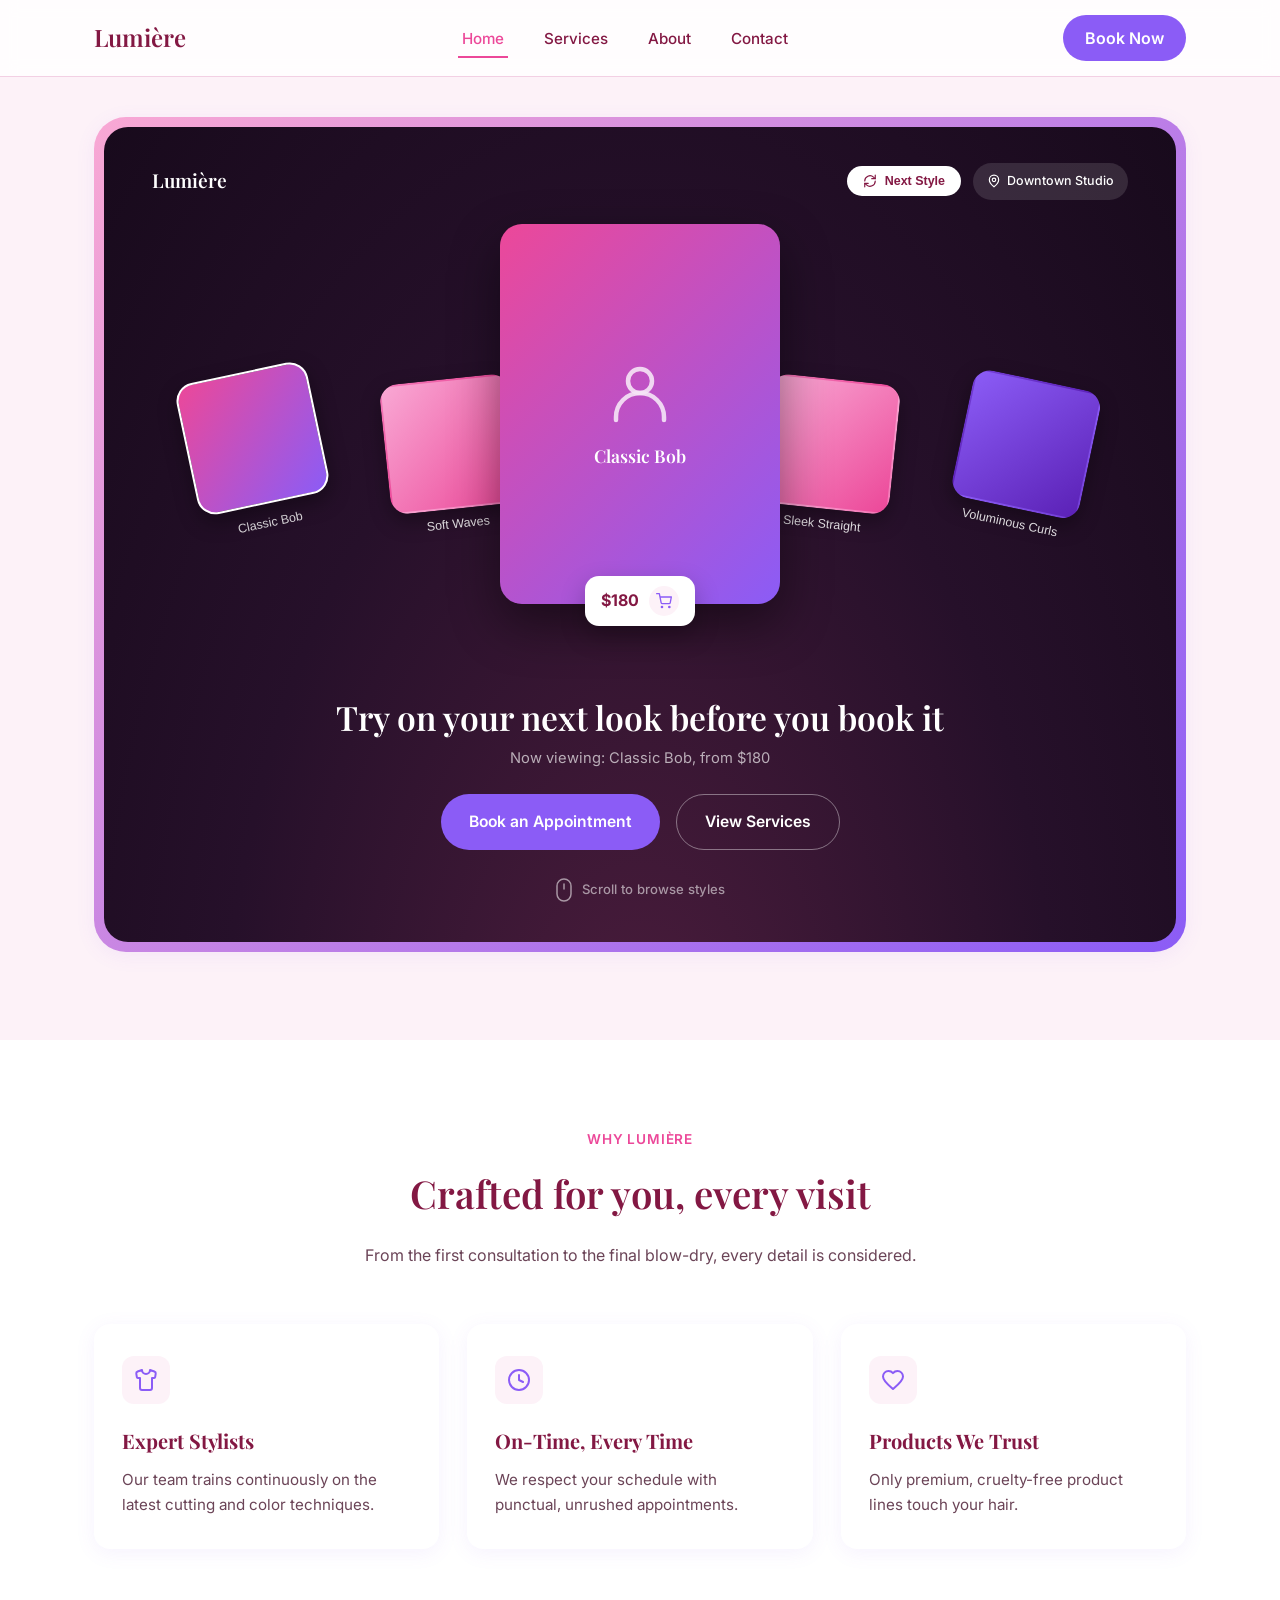
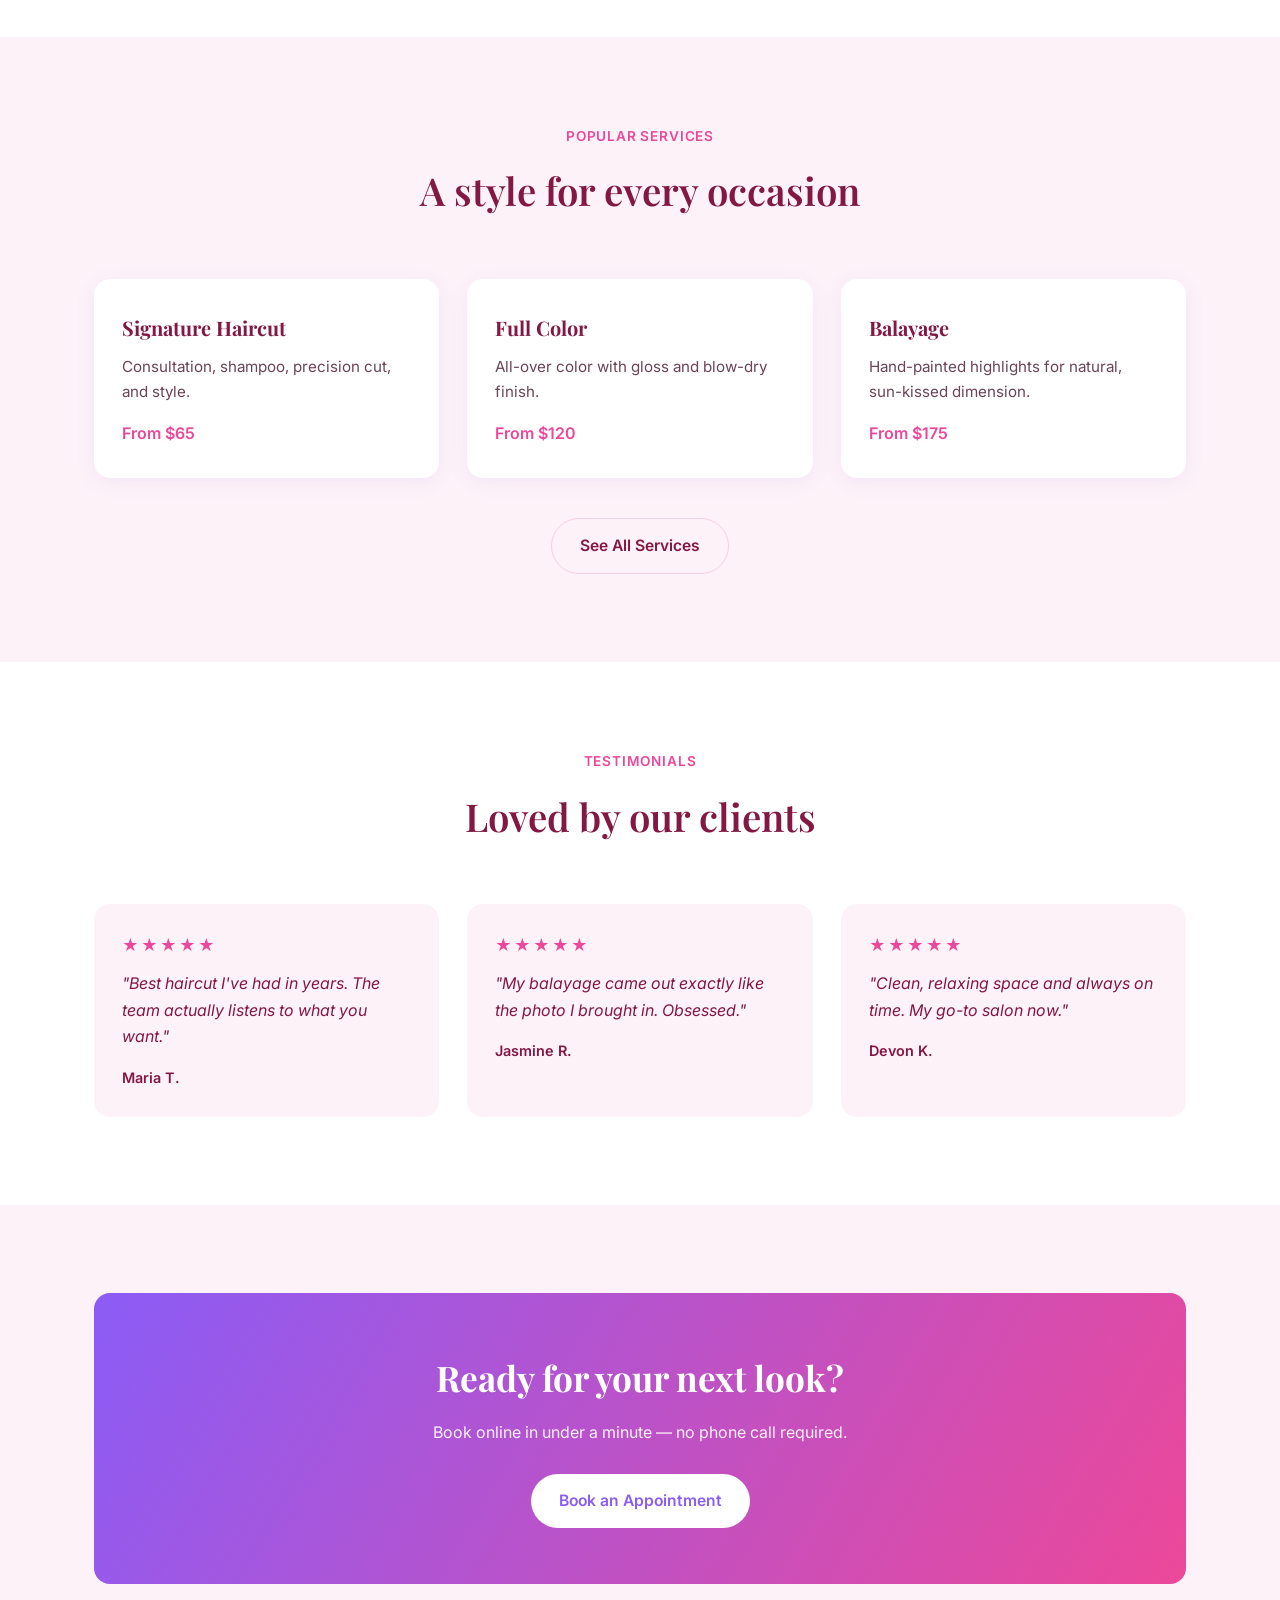
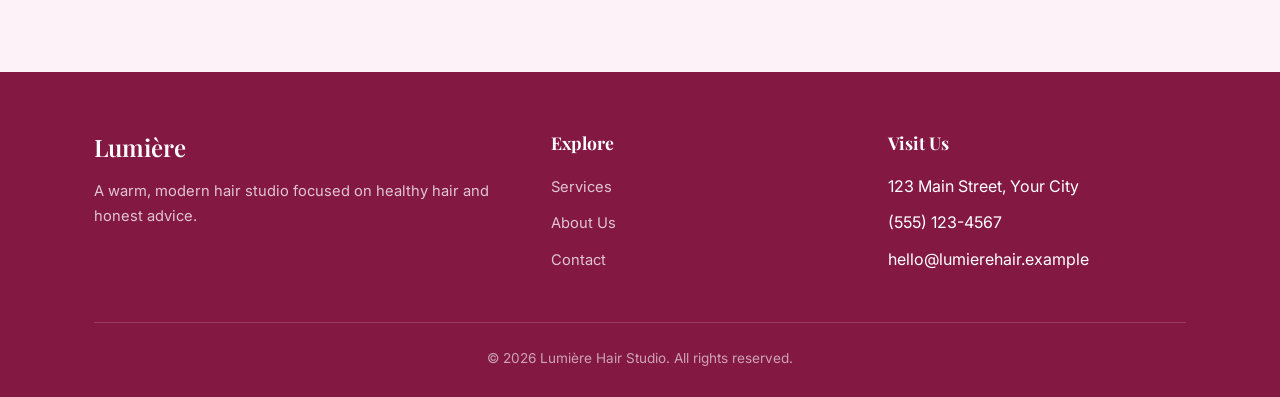
==== index.html @ 4f5bda90 "Align wig thumbnails on one line, add Next Style button Thumbnails now sit on a single horizontal li" ====
<!DOCTYPE html>
<html lang="en">
<head>
  <meta charset="UTF-8">
  <meta name="viewport" content="width=device-width, initial-scale=1.0">
  <title>Lumière Hair Studio | Salon & Styling</title>
  <meta name="description" content="Lumière Hair Studio — cut, color, and styling in a warm, welcoming space. Book your appointment today.">
  <link rel="stylesheet" href="css/style.css">
</head>
<body>

  <header class="navbar">
    <div class="container">
      <a href="index.html" class="logo">Lumière</a>
      <ul class="nav-links">
        <li><a href="index.html">Home</a></li>
        <li><a href="services.html">Services</a></li>
        <li><a href="about.html">About</a></li>
        <li><a href="contact.html">Contact</a></li>
      </ul>
      <a href="contact.html" class="nav-cta">Book Now</a>
      <button class="nav-toggle" aria-label="Toggle menu" aria-expanded="false">
        <span></span><span></span><span></span>
      </button>
    </div>
  </header>

  <main>
    <section class="wig-hero">
      <div class="container">
        <div class="wig-frame">
          <div class="wig-card-bg">

            <div class="wig-topbar">
              <span class="wig-logo">Lumière</span>
              <div class="wig-topbar-right">
                <button class="wig-next-btn" id="wig-next-btn" aria-label="Show next style">
                  <svg width="14" height="14" viewBox="0 0 24 24" fill="none" stroke="currentColor" stroke-width="2" stroke-linecap="round" stroke-linejoin="round"><path d="M21 2v6h-6"/><path d="M3 12a9 9 0 0 1 15-6.7L21 8"/><path d="M3 22v-6h6"/><path d="M21 12a9 9 0 0 1-15 6.7L3 16"/></svg>
                  Next Style
                </button>
                <span class="wig-pin">
                  <svg width="14" height="14" viewBox="0 0 24 24" fill="none" stroke="currentColor" stroke-width="2" stroke-linecap="round" stroke-linejoin="round"><path d="M20 10c0 6-8 12-8 12s-8-6-8-12a8 8 0 0 1 16 0Z"/><circle cx="12" cy="10" r="3"/></svg>
                  Downtown Studio
                </span>
              </div>
            </div>

            <div class="wig-stage" id="wig-stage" tabindex="0" role="group" aria-label="Style preview. Scroll or use arrow keys to browse styles.">
              <div class="wig-thumbs" id="wig-thumbs">
                <button class="wig-thumb" data-index="0" aria-pressed="true" aria-label="Classic Bob, from $180">
                  <span class="wig-thumb-swatch"></span>
                  <span class="wig-thumb-label">Classic Bob</span>
                </button>
                <button class="wig-thumb" data-index="1" aria-pressed="false" aria-label="Soft Waves, from $220">
                  <span class="wig-thumb-swatch"></span>
                  <span class="wig-thumb-label">Soft Waves</span>
                </button>
                <button class="wig-thumb" data-index="2" aria-pressed="false" aria-label="Sleek Straight, from $160">
                  <span class="wig-thumb-swatch"></span>
                  <span class="wig-thumb-label">Sleek Straight</span>
                </button>
                <button class="wig-thumb" data-index="3" aria-pressed="false" aria-label="Voluminous Curls, from $240">
                  <span class="wig-thumb-swatch"></span>
                  <span class="wig-thumb-label">Voluminous Curls</span>
                </button>
              </div>

              <div class="wig-center">
                <div class="wig-center-media" id="wig-center-media">
                  <svg class="wig-center-icon" width="72" height="72" viewBox="0 0 24 24" fill="none" stroke="currentColor" stroke-width="1.5" stroke-linecap="round" stroke-linejoin="round"><circle cx="12" cy="8" r="4"/><path d="M4 21v-1a8 8 0 0 1 16 0v1"/></svg>
                  <span class="wig-center-label" id="wig-center-label">Classic Bob</span>
                </div>
                <div class="wig-price-tag">
                  <span id="wig-price">$180</span>
                  <button class="wig-cart-btn" aria-label="Book this style">
                    <svg width="16" height="16" viewBox="0 0 24 24" fill="none" stroke="currentColor" stroke-width="2" stroke-linecap="round" stroke-linejoin="round"><circle cx="9" cy="21" r="1"/><circle cx="20" cy="21" r="1"/><path d="M1 1h4l2.68 13.39a2 2 0 0 0 2 1.61h9.72a2 2 0 0 0 2-1.61L23 6H6"/></svg>
                  </button>
                </div>
              </div>
            </div>

            <h1 class="wig-title">Try on your next look before you book it</h1>
            <p class="wig-subtitle" aria-live="polite" id="wig-announce">Now viewing: Classic Bob, from $180</p>

            <div class="wig-actions">
              <a href="contact.html" class="btn btn-primary">Book an Appointment</a>
              <a href="services.html" class="btn btn-outline-light">View Services</a>
            </div>

            <p class="wig-scroll-hint">
              <svg width="16" height="24" viewBox="0 0 16 24" fill="none" stroke="currentColor" stroke-width="1.5"><rect x="1" y="1" width="14" height="22" rx="7"/><path class="wig-scroll-dot" d="M8 6v5" stroke-linecap="round"/></svg>
              Scroll to browse styles
            </p>

          </div>
        </div>
      </div>
    </section>

    <section class="section section-alt">
      <div class="container">
        <div class="section-header">
          <span class="section-eyebrow">Why Lumière</span>
          <h2>Crafted for you, every visit</h2>
          <p>From the first consultation to the final blow-dry, every detail is considered.</p>
        </div>
        <div class="grid-3">
          <div class="card">
            <div class="card-icon">
              <svg width="24" height="24" viewBox="0 0 24 24" fill="none" stroke="currentColor" stroke-width="2" stroke-linecap="round" stroke-linejoin="round"><path d="M20.38 3.46 16 2a4 4 0 0 1-8 0L3.62 3.46a2 2 0 0 0-1.34 2.23l.58 3.47a1 1 0 0 0 .99.84H6v10c0 1.1.9 2 2 2h8a2 2 0 0 0 2-2V10h2.15a1 1 0 0 0 .99-.84l.58-3.47a2 2 0 0 0-1.34-2.23Z"/></svg>
            </div>
            <h3>Expert Stylists</h3>
            <p>Our team trains continuously on the latest cutting and color techniques.</p>
          </div>
          <div class="card">
            <div class="card-icon">
              <svg width="24" height="24" viewBox="0 0 24 24" fill="none" stroke="currentColor" stroke-width="2" stroke-linecap="round" stroke-linejoin="round"><path d="M12 2a10 10 0 1 0 10 10A10 10 0 0 0 12 2Zm0 5v5l4 2"/></svg>
            </div>
            <h3>On-Time, Every Time</h3>
            <p>We respect your schedule with punctual, unrushed appointments.</p>
          </div>
          <div class="card">
            <div class="card-icon">
              <svg width="24" height="24" viewBox="0 0 24 24" fill="none" stroke="currentColor" stroke-width="2" stroke-linecap="round" stroke-linejoin="round"><path d="m12 21-1.45-1.32C5.4 15.36 2 12.28 2 8.5 2 5.42 4.42 3 7.5 3c1.74 0 3.41.81 4.5 2.09A6.03 6.03 0 0 1 16.5 3C19.58 3 22 5.42 22 8.5c0 3.78-3.4 6.86-8.55 11.18Z"/></svg>
            </div>
            <h3>Products We Trust</h3>
            <p>Only premium, cruelty-free product lines touch your hair.</p>
          </div>
        </div>
      </div>
    </section>

    <section class="section">
      <div class="container">
        <div class="section-header">
          <span class="section-eyebrow">Popular Services</span>
          <h2>A style for every occasion</h2>
        </div>
        <div class="grid-3">
          <div class="card">
            <h3>Signature Haircut</h3>
            <p>Consultation, shampoo, precision cut, and style.</p>
            <div class="price">From $65</div>
          </div>
          <div class="card">
            <h3>Full Color</h3>
            <p>All-over color with gloss and blow-dry finish.</p>
            <div class="price">From $120</div>
          </div>
          <div class="card">
            <h3>Balayage</h3>
            <p>Hand-painted highlights for natural, sun-kissed dimension.</p>
            <div class="price">From $175</div>
          </div>
        </div>
        <div style="text-align:center; margin-top:40px;">
          <a href="services.html" class="btn btn-outline">See All Services</a>
        </div>
      </div>
    </section>

    <section class="section section-alt">
      <div class="container">
        <div class="section-header">
          <span class="section-eyebrow">Testimonials</span>
          <h2>Loved by our clients</h2>
        </div>
        <div class="grid-3">
          <div class="testimonial">
            <div class="stars" aria-label="5 out of 5 stars">★★★★★</div>
            <p>"Best haircut I've had in years. The team actually listens to what you want."</p>
            <div class="testimonial-author">Maria T.</div>
          </div>
          <div class="testimonial">
            <div class="stars" aria-label="5 out of 5 stars">★★★★★</div>
            <p>"My balayage came out exactly like the photo I brought in. Obsessed."</p>
            <div class="testimonial-author">Jasmine R.</div>
          </div>
          <div class="testimonial">
            <div class="stars" aria-label="5 out of 5 stars">★★★★★</div>
            <p>"Clean, relaxing space and always on time. My go-to salon now."</p>
            <div class="testimonial-author">Devon K.</div>
          </div>
        </div>
      </div>
    </section>

    <section class="section">
      <div class="container">
        <div class="cta-band">
          <h2>Ready for your next look?</h2>
          <p>Book online in under a minute — no phone call required.</p>
          <a href="contact.html" class="btn btn-primary">Book an Appointment</a>
        </div>
      </div>
    </section>
  </main>

  <footer>
    <div class="container">
      <div class="footer-grid">
        <div>
          <div class="logo">Lumière</div>
          <p>A warm, modern hair studio focused on healthy hair and honest advice.</p>
        </div>
        <div>
          <h4>Explore</h4>
          <ul>
            <li><a href="services.html">Services</a></li>
            <li><a href="about.html">About Us</a></li>
            <li><a href="contact.html">Contact</a></li>
          </ul>
        </div>
        <div>
          <h4>Visit Us</h4>
          <ul>
            <li>123 Main Street, Your City</li>
            <li>(555) 123-4567</li>
            <li>hello@lumierehair.example</li>
          </ul>
        </div>
      </div>
      <div class="footer-bottom">&copy; 2026 Lumière Hair Studio. All rights reserved.</div>
    </div>
  </footer>

  <script src="js/script.js"></script>
</body>
</html>
---- css/style.css ----
@import url('https://fonts.googleapis.com/css2?family=Inter:wght@300;400;500;600;700&family=Playfair+Display:wght@400;500;600;700&display=swap');

:root {
  --color-primary: #EC4899;
  --color-secondary: #F9A8D4;
  --color-cta: #8B5CF6;
  --color-bg: #FDF2F8;
  --color-bg-alt: #FFFFFF;
  --color-text: #831843;
  --color-text-muted: #6B4457;
  --color-border: #F3D0E4;

  --font-heading: 'Playfair Display', Georgia, serif;
  --font-body: 'Inter', -apple-system, sans-serif;

  --shadow-soft: 0 4px 20px rgba(139, 92, 246, 0.08);
  --shadow-soft-hover: 0 8px 30px rgba(139, 92, 246, 0.14);
  --radius: 16px;
  --transition: 220ms ease;
}

* { box-sizing: border-box; margin: 0; padding: 0; }

html { scroll-behavior: smooth; }

body {
  font-family: var(--font-body);
  color: var(--color-text);
  background: var(--color-bg);
  line-height: 1.65;
  font-size: 16px;
}

img { max-width: 100%; display: block; }

a { color: inherit; text-decoration: none; }

.container {
  max-width: 1140px;
  margin: 0 auto;
  padding: 0 24px;
}

/* Navbar */
.navbar {
  position: sticky;
  top: 0;
  z-index: 50;
  background: rgba(255, 255, 255, 0.85);
  backdrop-filter: blur(8px);
  border-bottom: 1px solid var(--color-border);
}

.navbar .container {
  display: flex;
  align-items: center;
  justify-content: space-between;
  height: 76px;
}

.logo {
  font-family: var(--font-heading);
  font-size: 1.5rem;
  font-weight: 600;
  color: var(--color-text);
}

.nav-links {
  display: flex;
  gap: 32px;
  list-style: none;
}

.nav-links a {
  font-weight: 500;
  font-size: 0.95rem;
  padding: 8px 4px;
  border-bottom: 2px solid transparent;
  transition: border-color var(--transition), color var(--transition);
  cursor: pointer;
}

.nav-links a:hover,
.nav-links a:focus-visible,
.nav-links a.active {
  color: var(--color-primary);
  border-color: var(--color-primary);
}

.nav-cta {
  background: var(--color-cta);
  color: #fff !important;
  padding: 10px 22px;
  border-radius: 999px;
  font-weight: 600;
  border-bottom: none !important;
  transition: transform var(--transition), box-shadow var(--transition);
  cursor: pointer;
}

.nav-cta:hover {
  box-shadow: var(--shadow-soft-hover);
  transform: translateY(-1px);
}

.nav-toggle {
  display: none;
  background: none;
  border: none;
  cursor: pointer;
  padding: 8px;
  min-width: 44px;
  min-height: 44px;
}

.nav-toggle span {
  display: block;
  width: 24px;
  height: 2px;
  background: var(--color-text);
  margin: 5px auto;
  transition: transform var(--transition), opacity var(--transition);
}

/* Hero */
.hero {
  padding: 96px 0 80px;
}

.hero .container {
  display: grid;
  grid-template-columns: 1.1fr 0.9fr;
  gap: 56px;
  align-items: center;
}

.hero-eyebrow {
  display: inline-block;
  background: var(--color-secondary);
  color: var(--color-text);
  font-size: 0.8rem;
  font-weight: 600;
  letter-spacing: 0.04em;
  text-transform: uppercase;
  padding: 6px 14px;
  border-radius: 999px;
  margin-bottom: 20px;
}

.hero h1 {
  font-family: var(--font-heading);
  font-size: clamp(2.2rem, 4vw, 3.4rem);
  font-weight: 600;
  line-height: 1.15;
  margin-bottom: 20px;
}

.hero p {
  color: var(--color-text-muted);
  font-size: 1.1rem;
  margin-bottom: 32px;
  max-width: 46ch;
}

.hero-actions {
  display: flex;
  gap: 16px;
  flex-wrap: wrap;
}

.hero-image {
  border-radius: var(--radius);
  overflow: hidden;
  box-shadow: var(--shadow-soft);
  aspect-ratio: 4 / 5;
  background: linear-gradient(135deg, var(--color-secondary), var(--color-cta));
}

/* Buttons */
.btn {
  display: inline-flex;
  align-items: center;
  justify-content: center;
  gap: 8px;
  padding: 14px 28px;
  border-radius: 999px;
  font-weight: 600;
  font-size: 0.98rem;
  cursor: pointer;
  border: none;
  transition: transform var(--transition), box-shadow var(--transition), background var(--transition);
  min-height: 44px;
}

.btn-primary {
  background: var(--color-cta);
  color: #fff;
}

.btn-primary:hover,
.btn-primary:focus-visible {
  box-shadow: var(--shadow-soft-hover);
  transform: translateY(-1px);
}

.btn-outline {
  background: transparent;
  color: var(--color-text);
  border: 1.5px solid var(--color-border);
}

.btn-outline:hover,
.btn-outline:focus-visible {
  border-color: var(--color-primary);
  color: var(--color-primary);
}

/* Section headings */
.section {
  padding: 88px 0;
}

.section-alt {
  background: var(--color-bg-alt);
}

.section-header {
  text-align: center;
  max-width: 640px;
  margin: 0 auto 56px;
}

.section-eyebrow {
  color: var(--color-primary);
  font-weight: 600;
  font-size: 0.85rem;
  letter-spacing: 0.06em;
  text-transform: uppercase;
  margin-bottom: 12px;
  display: block;
}

.section-header h2 {
  font-family: var(--font-heading);
  font-size: clamp(1.8rem, 3vw, 2.5rem);
  font-weight: 600;
  margin-bottom: 16px;
}

.section-header p {
  color: var(--color-text-muted);
}

/* Feature / service cards */
.grid-3 {
  display: grid;
  grid-template-columns: repeat(3, 1fr);
  gap: 28px;
}

.card {
  background: #fff;
  border-radius: var(--radius);
  padding: 32px 28px;
  box-shadow: var(--shadow-soft);
  transition: transform var(--transition), box-shadow var(--transition);
}

.card:hover {
  transform: translateY(-4px);
  box-shadow: var(--shadow-soft-hover);
}

.card-icon {
  width: 48px;
  height: 48px;
  border-radius: 12px;
  background: var(--color-bg);
  display: flex;
  align-items: center;
  justify-content: center;
  margin-bottom: 20px;
  color: var(--color-cta);
}

.card h3 {
  font-family: var(--font-heading);
  font-size: 1.25rem;
  margin-bottom: 10px;
}

.card p {
  color: var(--color-text-muted);
  font-size: 0.95rem;
}

.card .price {
  margin-top: 16px;
  font-weight: 600;
  color: var(--color-primary);
}

/* Testimonials */
.testimonial {
  background: var(--color-bg);
  border-radius: var(--radius);
  padding: 28px;
}

.testimonial p {
  font-style: italic;
  color: var(--color-text);
  margin-bottom: 16px;
}

.testimonial-author {
  display: flex;
  align-items: center;
  gap: 12px;
  font-weight: 600;
  font-size: 0.9rem;
}

.stars {
  color: var(--color-primary);
  margin-bottom: 12px;
  letter-spacing: 2px;
}

/* CTA band */
.cta-band {
  background: linear-gradient(120deg, var(--color-cta), var(--color-primary));
  border-radius: var(--radius);
  padding: 56px 40px;
  text-align: center;
  color: #fff;
}

.cta-band h2 {
  font-family: var(--font-heading);
  font-size: clamp(1.6rem, 3vw, 2.2rem);
  margin-bottom: 12px;
}

.cta-band p {
  opacity: 0.92;
  margin-bottom: 28px;
}

.cta-band .btn-primary {
  background: #fff;
  color: var(--color-cta);
}

/* Forms */
.form-group {
  margin-bottom: 20px;
}

label {
  display: block;
  font-weight: 600;
  font-size: 0.9rem;
  margin-bottom: 8px;
}

input, select, textarea {
  width: 100%;
  padding: 12px 16px;
  border: 1.5px solid var(--color-border);
  border-radius: 10px;
  font-family: var(--font-body);
  font-size: 1rem;
  background: #fff;
  color: var(--color-text);
  transition: border-color var(--transition);
  min-height: 44px;
}

textarea { min-height: 120px; resize: vertical; }

input:focus, select:focus, textarea:focus {
  outline: none;
  border-color: var(--color-cta);
  box-shadow: 0 0 0 3px rgba(139, 92, 246, 0.15);
}

.form-note {
  font-size: 0.85rem;
  color: var(--color-text-muted);
  margin-top: 8px;
}

.form-success {
  display: none;
  background: #DCFCE7;
  color: #166534;
  padding: 14px 18px;
  border-radius: 10px;
  margin-bottom: 20px;
  font-weight: 500;
}

/* Footer */
footer {
  background: var(--color-text);
  color: #fff;
  padding: 56px 0 28px;
}

.footer-grid {
  display: grid;
  grid-template-columns: 1.4fr 1fr 1fr;
  gap: 40px;
  margin-bottom: 40px;
}

footer h4 {
  font-family: var(--font-heading);
  margin-bottom: 16px;
  font-size: 1.1rem;
}

footer .logo { color: #fff; margin-bottom: 12px; }

footer p, footer a {
  color: rgba(255, 255, 255, 0.75);
  font-size: 0.92rem;
}

footer ul { list-style: none; }

footer ul li { margin-bottom: 10px; }

footer a:hover { color: #fff; }

.footer-bottom {
  border-top: 1px solid rgba(255, 255, 255, 0.15);
  padding-top: 24px;
  text-align: center;
  font-size: 0.85rem;
  color: rgba(255, 255, 255, 0.6);
}

/* Page header (for interior pages) */
.page-header {
  padding: 64px 0 48px;
  text-align: center;
}

.page-header h1 {
  font-family: var(--font-heading);
  font-size: clamp(2rem, 4vw, 3rem);
  margin-bottom: 12px;
}

.page-header p { color: var(--color-text-muted); }

/* Map/contact split */
.contact-grid {
  display: grid;
  grid-template-columns: 1fr 1fr;
  gap: 48px;
  align-items: start;
}

.info-item {
  display: flex;
  gap: 16px;
  margin-bottom: 24px;
}

.info-item .card-icon { flex-shrink: 0; margin-bottom: 0; }

.info-item h4 { font-size: 1rem; margin-bottom: 4px; }
.info-item p { color: var(--color-text-muted); font-size: 0.92rem; }

/* Responsive */
@media (max-width: 1024px) {
  .grid-3 { grid-template-columns: repeat(2, 1fr); }
  .footer-grid { grid-template-columns: 1fr 1fr; }
}

@media (max-width: 768px) {
  .nav-links, .nav-cta { display: none; }
  .nav-toggle { display: block; }

  .navbar.open .nav-links {
    display: flex;
    flex-direction: column;
    position: absolute;
    top: 76px;
    left: 0;
    right: 0;
    background: #fff;
    padding: 24px;
    gap: 20px;
    border-bottom: 1px solid var(--color-border);
  }

  .navbar.open .nav-cta {
    display: inline-flex;
    margin: 0 24px 24px;
  }

  .hero .container { grid-template-columns: 1fr; }
  .hero-image { order: -1; aspect-ratio: 16/10; }
  .grid-3 { grid-template-columns: 1fr; }
  .footer-grid { grid-template-columns: 1fr; }
  .contact-grid { grid-template-columns: 1fr; }
  .section { padding: 64px 0; }
}

@media (prefers-reduced-motion: reduce) {
  * { transition-duration: 0.01ms !important; animation-duration: 0.01ms !important; scroll-behavior: auto !important; }
}

/* ==========================================================================
   Wig-preview hero (interactive style carousel)
   ========================================================================== */

.wig-hero {
  padding: 40px 0 88px;
}

.wig-frame {
  padding: 10px;
  background: linear-gradient(135deg, var(--color-secondary), var(--color-cta));
  border-radius: 32px;
  box-shadow: var(--shadow-soft);
}

.wig-card-bg {
  position: relative;
  background: radial-gradient(ellipse at 50% 120%, #4c1d3d 0%, #26102a 55%, #180a1c 100%);
  border-radius: 24px;
  padding: 28px 24px 32px;
  overflow: hidden;
  min-height: 640px;
  display: flex;
  flex-direction: column;
}

.wig-topbar {
  display: flex;
  align-items: center;
  justify-content: space-between;
  position: relative;
  z-index: 3;
}

.wig-logo {
  font-family: var(--font-heading);
  color: #fff;
  font-size: 1.2rem;
  font-weight: 600;
}

.wig-topbar-right {
  display: flex;
  align-items: center;
  gap: 12px;
}

.wig-pin {
  display: inline-flex;
  align-items: center;
  gap: 6px;
  background: rgba(255, 255, 255, 0.12);
  color: #fff;
  font-size: 0.78rem;
  font-weight: 500;
  padding: 8px 14px;
  border-radius: 999px;
}

.wig-next-btn {
  display: inline-flex;
  align-items: center;
  gap: 8px;
  background: #fff;
  color: var(--color-text);
  font-size: 0.78rem;
  font-weight: 600;
  padding: 8px 16px;
  border-radius: 999px;
  border: none;
  cursor: pointer;
  transition: transform var(--transition), box-shadow var(--transition);
}

.wig-next-btn:hover,
.wig-next-btn:focus-visible {
  transform: translateY(-1px);
  box-shadow: 0 8px 20px rgba(0, 0, 0, 0.3);
}

.wig-next-btn svg {
  transition: transform 300ms ease;
}

.wig-next-btn:active svg {
  transform: rotate(180deg);
}

.wig-stage {
  position: relative;
  flex: 1;
  display: flex;
  align-items: center;
  justify-content: center;
  min-height: 380px;
  margin: 24px 0;
}

.wig-thumbs {
  position: static;
  display: flex;
  gap: 14px;
  overflow-x: auto;
  padding: 8px 4px 16px;
  order: 2;
  width: 100%;
  scrollbar-width: thin;
}

.wig-thumb {
  flex: 0 0 auto;
  width: 96px;
  border: none;
  background: none;
  cursor: pointer;
  padding: 0;
  border-radius: 18px;
  transition: transform var(--transition);
}

.wig-thumb-swatch {
  display: block;
  width: 96px;
  height: 96px;
  border-radius: 18px;
  background: linear-gradient(135deg, var(--color-primary), var(--color-cta));
  box-shadow: 0 8px 20px rgba(0, 0, 0, 0.35);
  border: 2px solid transparent;
  transition: border-color var(--transition), transform var(--transition);
}

.wig-thumb[data-index="1"] .wig-thumb-swatch { background: linear-gradient(135deg, var(--color-secondary), var(--color-primary)); }
.wig-thumb[data-index="2"] .wig-thumb-swatch { background: linear-gradient(135deg, #F9A8D4, #EC4899); }
.wig-thumb[data-index="3"] .wig-thumb-swatch { background: linear-gradient(135deg, var(--color-cta), #5B21B6); }

.wig-thumb-label {
  display: block;
  color: rgba(255, 255, 255, 0.85);
  font-size: 0.78rem;
  font-weight: 500;
  text-align: center;
  margin-top: 8px;
}

.wig-thumb:hover .wig-thumb-swatch,
.wig-thumb:focus-visible .wig-thumb-swatch {
  transform: translateY(-3px);
}

.wig-thumb[aria-pressed="true"] .wig-thumb-swatch {
  border-color: #fff;
  transform: translateY(-3px);
}

.wig-center {
  position: relative;
  order: 1;
  margin-bottom: 8px;
}

.wig-center-media {
  width: 220px;
  aspect-ratio: 3 / 4;
  border-radius: 22px;
  background: linear-gradient(135deg, var(--color-primary), var(--color-cta));
  box-shadow: 0 20px 50px rgba(0, 0, 0, 0.45);
  display: flex;
  flex-direction: column;
  align-items: center;
  justify-content: center;
  gap: 12px;
  color: rgba(255, 255, 255, 0.9);
  transition: background 260ms ease;
}

.wig-center-icon { opacity: 0.85; }

.wig-center-label {
  font-family: var(--font-heading);
  font-size: 1.1rem;
  font-weight: 600;
  color: #fff;
}

.wig-price-tag {
  position: absolute;
  left: 50%;
  bottom: -22px;
  transform: translateX(-50%);
  background: #fff;
  border-radius: 14px;
  padding: 10px 16px;
  display: flex;
  align-items: center;
  gap: 10px;
  box-shadow: 0 10px 24px rgba(0, 0, 0, 0.25);
  font-weight: 700;
  color: var(--color-text);
  white-space: nowrap;
}

.wig-cart-btn {
  width: 30px;
  height: 30px;
  border-radius: 999px;
  border: none;
  background: var(--color-bg);
  color: var(--color-cta);
  display: flex;
  align-items: center;
  justify-content: center;
  cursor: pointer;
  transition: background var(--transition);
}

.wig-cart-btn:hover { background: var(--color-secondary); }

.wig-title {
  font-family: var(--font-heading);
  color: #fff;
  text-align: center;
  font-size: clamp(1.5rem, 3vw, 2.1rem);
  font-weight: 600;
  line-height: 1.25;
  max-width: 32ch;
  margin: 8px auto 8px;
  position: relative;
  z-index: 3;
}

.wig-subtitle {
  text-align: center;
  color: rgba(255, 255, 255, 0.65);
  font-size: 0.92rem;
  margin-bottom: 24px;
}

.wig-actions {
  display: flex;
  justify-content: center;
  gap: 16px;
  flex-wrap: wrap;
  margin-bottom: 28px;
}

.btn-outline-light {
  display: inline-flex;
  align-items: center;
  justify-content: center;
  padding: 14px 28px;
  border-radius: 999px;
  font-weight: 600;
  font-size: 0.98rem;
  cursor: pointer;
  border: 1.5px solid rgba(255, 255, 255, 0.4);
  color: #fff;
  background: transparent;
  transition: border-color var(--transition), background var(--transition);
  min-height: 44px;
}

.btn-outline-light:hover,
.btn-outline-light:focus-visible {
  border-color: #fff;
  background: rgba(255, 255, 255, 0.08);
}

.wig-scroll-hint {
  display: flex;
  align-items: center;
  justify-content: center;
  gap: 10px;
  margin-top: auto;
  color: rgba(255, 255, 255, 0.55);
  font-size: 0.82rem;
  font-weight: 500;
}

.wig-scroll-dot {
  animation: wig-scroll-bounce 1.8s ease-in-out infinite;
}

@keyframes wig-scroll-bounce {
  0%, 100% { transform: translateY(0); opacity: 1; }
  50% { transform: translateY(4px); opacity: 0.5; }
}

.wig-stage:focus-visible {
  outline: 2px solid #fff;
  outline-offset: 8px;
  border-radius: 16px;
}

@media (min-width: 768px) {
  .wig-card-bg { padding: 36px 48px 40px; }

  .wig-stage {
    display: block;
    min-height: 440px;
  }

  .wig-thumbs {
    position: absolute;
    inset: 0;
    display: block;
    overflow: visible;
    padding: 0;
    width: auto;
  }

  .wig-thumb {
    position: absolute;
    width: 130px;
  }

  .wig-thumb-swatch,
  .wig-thumb[data-index] .wig-thumb-swatch {
    width: 130px;
    height: 130px;
  }

  .wig-thumb[data-index="0"] { left: 0%; top: 50%; margin-top: -65px; transform: rotate(-12deg); }
  .wig-thumb[data-index="1"] { left: 24%; top: 50%; margin-top: -65px; transform: rotate(-6deg); }
  .wig-thumb[data-index="2"] { right: 24%; top: 50%; margin-top: -65px; transform: rotate(6deg); }
  .wig-thumb[data-index="3"] { right: 0%; top: 50%; margin-top: -65px; transform: rotate(12deg); }

  .wig-thumb:hover,
  .wig-thumb:focus-visible {
    z-index: 2;
  }

  .wig-thumb:hover .wig-thumb-swatch,
  .wig-thumb:focus-visible .wig-thumb-swatch,
  .wig-thumb[aria-pressed="true"] .wig-thumb-swatch {
    transform: translateY(-6px) scale(1.03);
  }

  .wig-center {
    position: absolute;
    left: 50%;
    top: 0;
    transform: translateX(-50%);
    margin-bottom: 0;
  }

  .wig-center-media {
    width: 280px;
    height: 380px;
  }
}

@media (min-width: 1024px) {
  .wig-thumb[data-index="0"] { left: 4%; }
  .wig-thumb[data-index="3"] { right: 4%; }
}
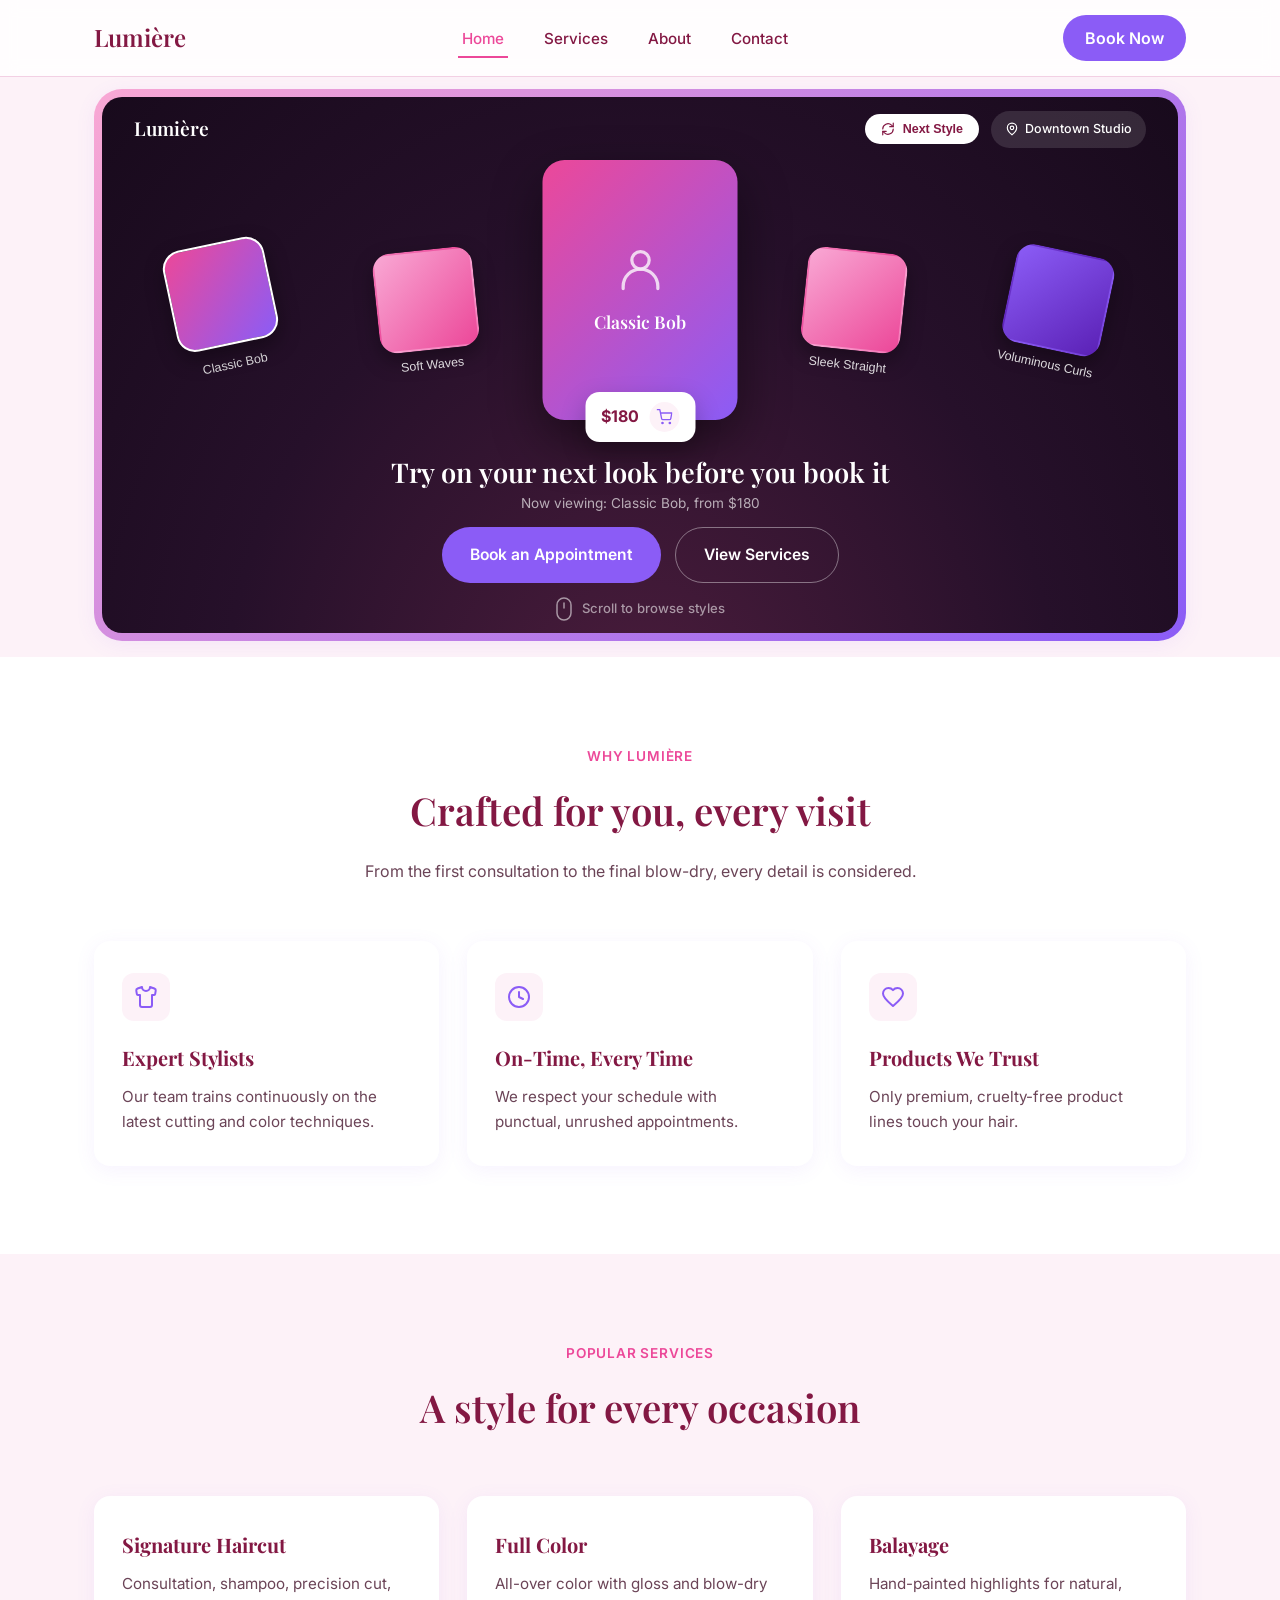
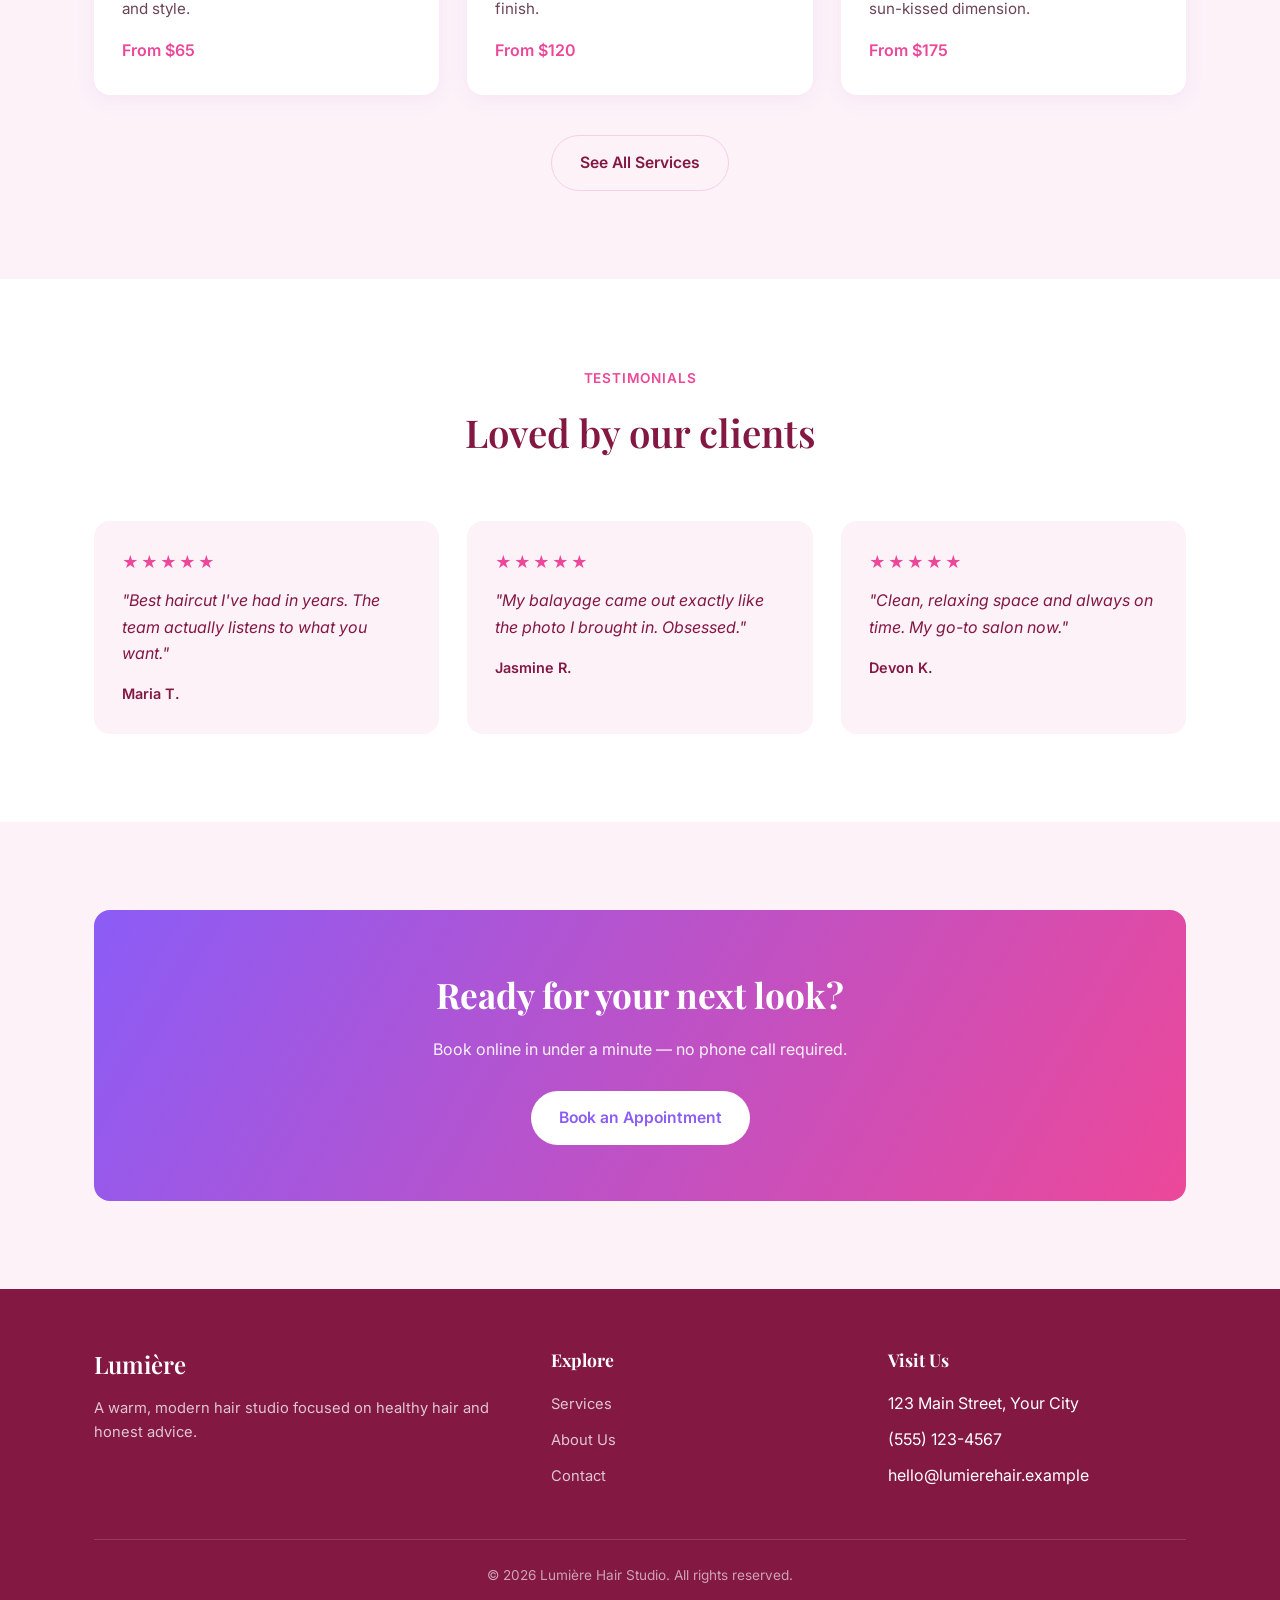
==== commit 3c7a7a41: "Shrink hero to fit above the fold Reduced hero/card padding, stage height, thumbnail size, and title" ====
--- a/index.html
+++ b/index.html
@@ -67,7 +67,7 @@
 
               <div class="wig-center">
                 <div class="wig-center-media" id="wig-center-media">
-                  <svg class="wig-center-icon" width="72" height="72" viewBox="0 0 24 24" fill="none" stroke="currentColor" stroke-width="1.5" stroke-linecap="round" stroke-linejoin="round"><circle cx="12" cy="8" r="4"/><path d="M4 21v-1a8 8 0 0 1 16 0v1"/></svg>
+                  <svg class="wig-center-icon" width="52" height="52" viewBox="0 0 24 24" fill="none" stroke="currentColor" stroke-width="1.5" stroke-linecap="round" stroke-linejoin="round"><circle cx="12" cy="8" r="4"/><path d="M4 21v-1a8 8 0 0 1 16 0v1"/></svg>
                   <span class="wig-center-label" id="wig-center-label">Classic Bob</span>
                 </div>
                 <div class="wig-price-tag">
--- a/css/style.css
+++ b/css/style.css
@@ -520,23 +520,22 @@
    ========================================================================== */
 
 .wig-hero {
-  padding: 40px 0 88px;
+  padding: 12px 0 16px;
 }
 
 .wig-frame {
-  padding: 10px;
+  padding: 8px;
   background: linear-gradient(135deg, var(--color-secondary), var(--color-cta));
-  border-radius: 32px;
+  border-radius: 28px;
   box-shadow: var(--shadow-soft);
 }
 
 .wig-card-bg {
   position: relative;
   background: radial-gradient(ellipse at 50% 120%, #4c1d3d 0%, #26102a 55%, #180a1c 100%);
-  border-radius: 24px;
-  padding: 28px 24px 32px;
+  border-radius: 20px;
+  padding: 16px 20px 14px;
   overflow: hidden;
-  min-height: 640px;
   display: flex;
   flex-direction: column;
 }
@@ -609,8 +608,8 @@
   display: flex;
   align-items: center;
   justify-content: center;
-  min-height: 380px;
-  margin: 24px 0;
+  min-height: 240px;
+  margin: 12px 0;
 }
 
 .wig-thumbs {
@@ -676,7 +675,7 @@
 }
 
 .wig-center-media {
-  width: 220px;
+  width: 170px;
   aspect-ratio: 3 / 4;
   border-radius: 22px;
   background: linear-gradient(135deg, var(--color-primary), var(--color-cta));
@@ -736,11 +735,11 @@
   font-family: var(--font-heading);
   color: #fff;
   text-align: center;
-  font-size: clamp(1.5rem, 3vw, 2.1rem);
-  font-weight: 600;
-  line-height: 1.25;
+  font-size: clamp(1.2rem, 2.2vw, 1.7rem);
+  font-weight: 600;
+  line-height: 1.2;
   max-width: 32ch;
-  margin: 8px auto 8px;
+  margin: 4px auto 4px;
   position: relative;
   z-index: 3;
 }
@@ -748,16 +747,16 @@
 .wig-subtitle {
   text-align: center;
   color: rgba(255, 255, 255, 0.65);
-  font-size: 0.92rem;
-  margin-bottom: 24px;
+  font-size: 0.85rem;
+  margin-bottom: 12px;
 }
 
 .wig-actions {
   display: flex;
   justify-content: center;
-  gap: 16px;
+  gap: 14px;
   flex-wrap: wrap;
-  margin-bottom: 28px;
+  margin-bottom: 14px;
 }
 
 .btn-outline-light {
@@ -809,11 +808,11 @@
 }
 
 @media (min-width: 768px) {
-  .wig-card-bg { padding: 36px 48px 40px; }
+  .wig-card-bg { padding: 14px 32px 12px; }
 
   .wig-stage {
     display: block;
-    min-height: 440px;
+    min-height: 280px;
   }
 
   .wig-thumbs {
@@ -827,19 +826,19 @@
 
   .wig-thumb {
     position: absolute;
-    width: 130px;
+    width: 100px;
   }
 
   .wig-thumb-swatch,
   .wig-thumb[data-index] .wig-thumb-swatch {
-    width: 130px;
-    height: 130px;
-  }
-
-  .wig-thumb[data-index="0"] { left: 0%; top: 50%; margin-top: -65px; transform: rotate(-12deg); }
-  .wig-thumb[data-index="1"] { left: 24%; top: 50%; margin-top: -65px; transform: rotate(-6deg); }
-  .wig-thumb[data-index="2"] { right: 24%; top: 50%; margin-top: -65px; transform: rotate(6deg); }
-  .wig-thumb[data-index="3"] { right: 0%; top: 50%; margin-top: -65px; transform: rotate(12deg); }
+    width: 100px;
+    height: 100px;
+  }
+
+  .wig-thumb[data-index="0"] { left: 0%; top: 50%; margin-top: -50px; transform: rotate(-12deg); }
+  .wig-thumb[data-index="1"] { left: 24%; top: 50%; margin-top: -50px; transform: rotate(-6deg); }
+  .wig-thumb[data-index="2"] { right: 24%; top: 50%; margin-top: -50px; transform: rotate(6deg); }
+  .wig-thumb[data-index="3"] { right: 0%; top: 50%; margin-top: -50px; transform: rotate(12deg); }
 
   .wig-thumb:hover,
   .wig-thumb:focus-visible {
@@ -861,8 +860,8 @@
   }
 
   .wig-center-media {
-    width: 280px;
-    height: 380px;
+    width: auto;
+    height: 260px;
   }
 }
 
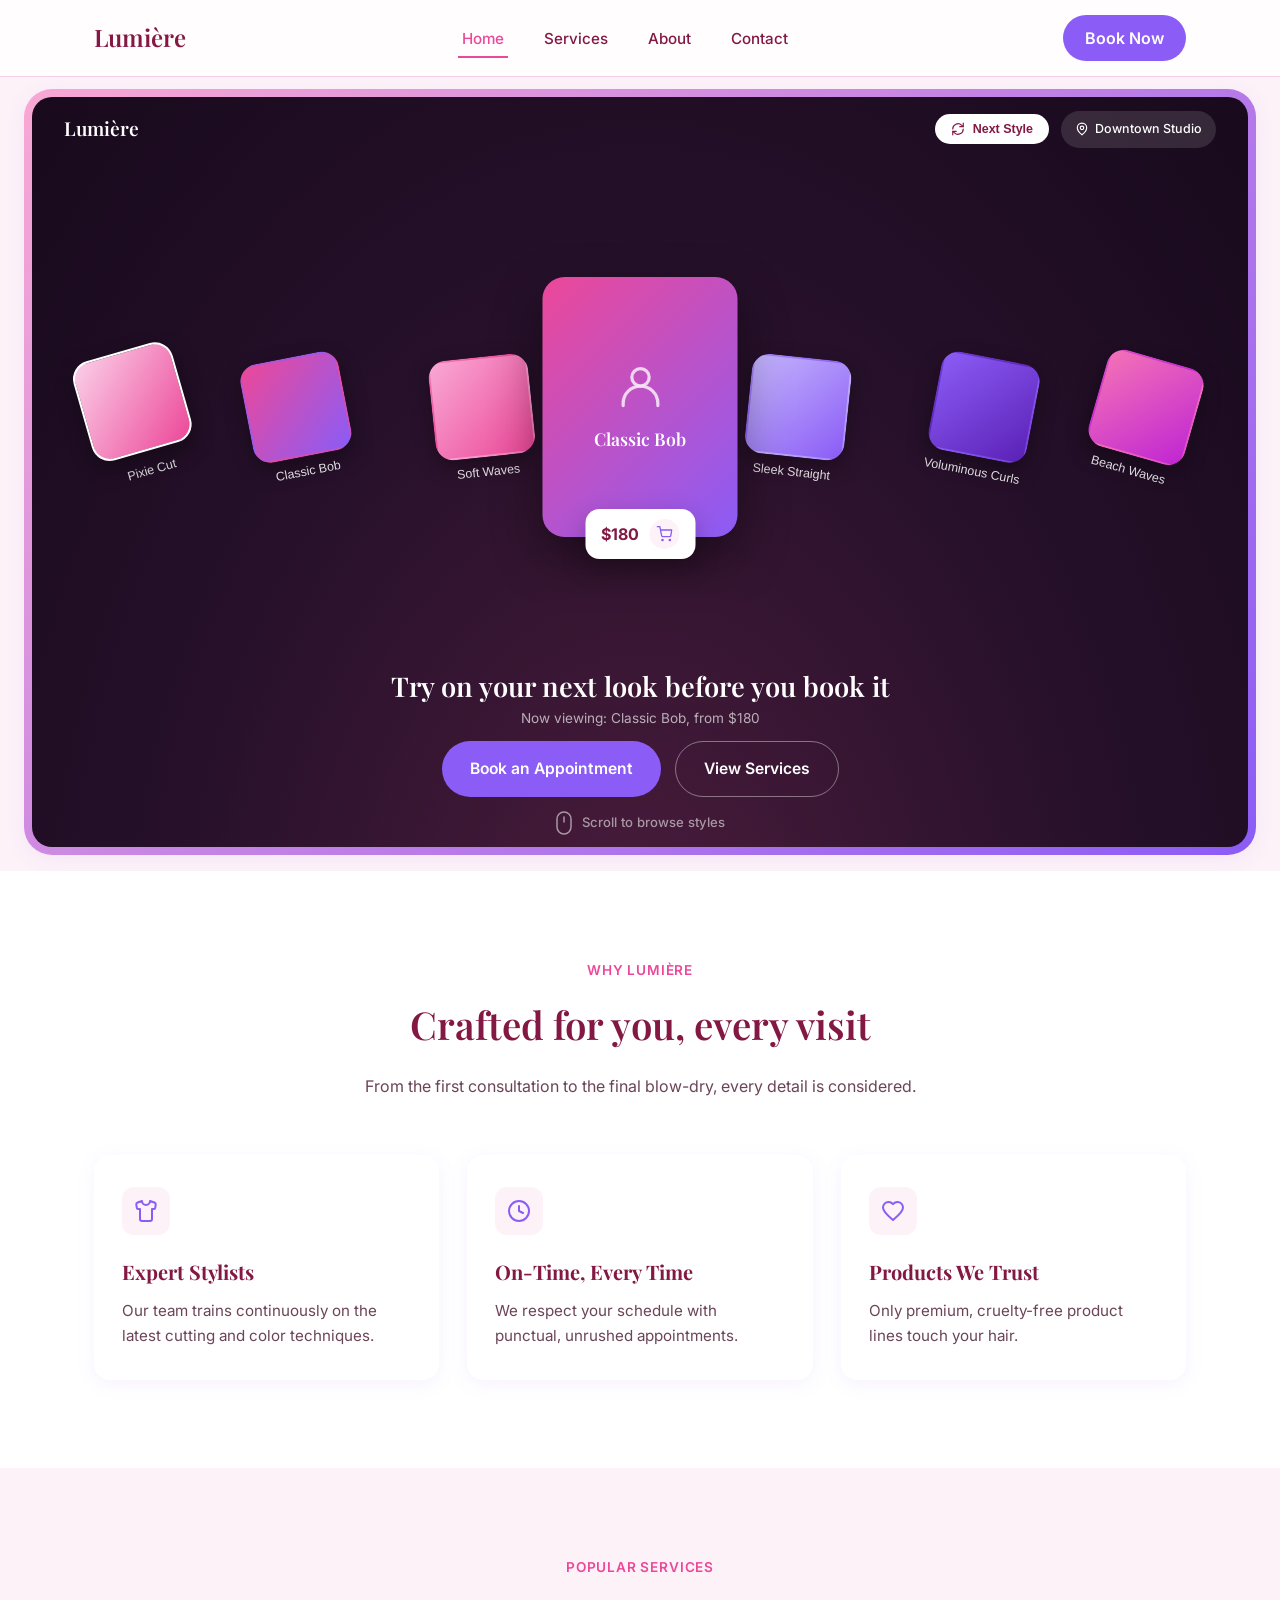
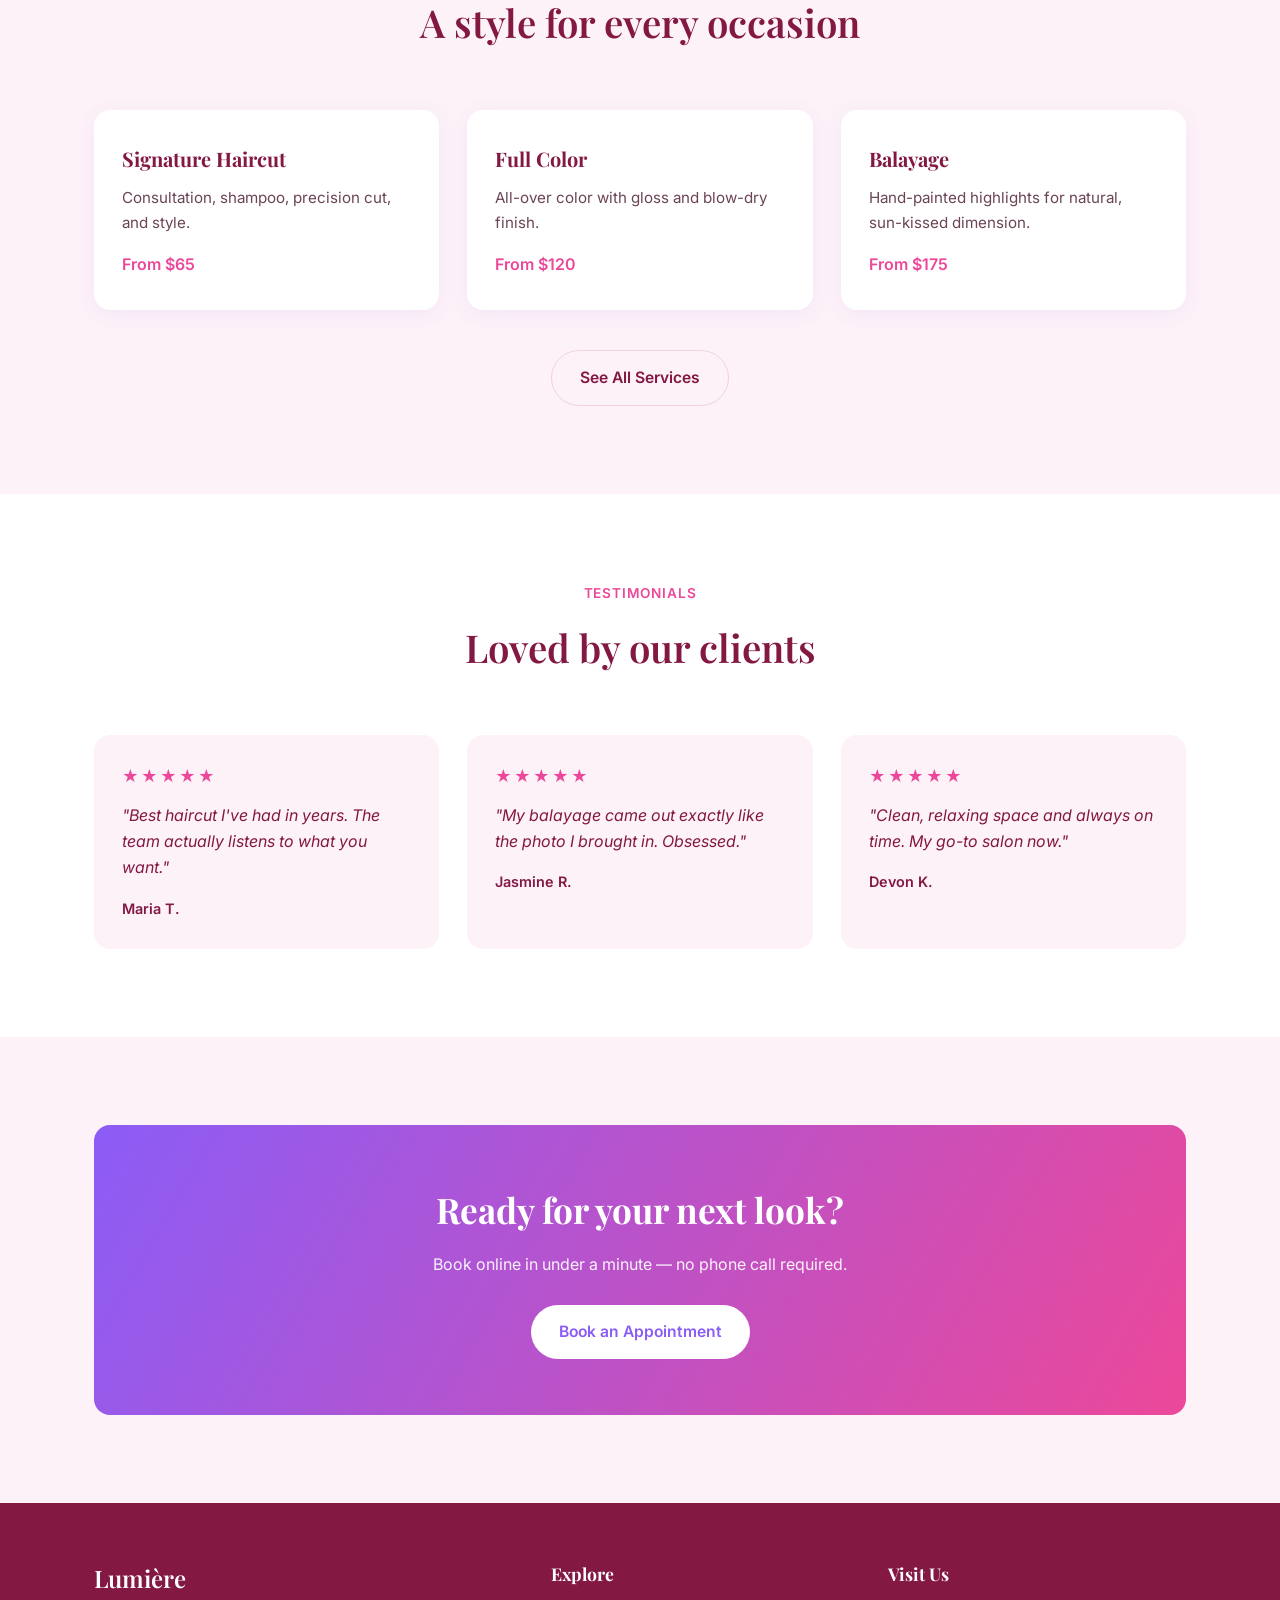
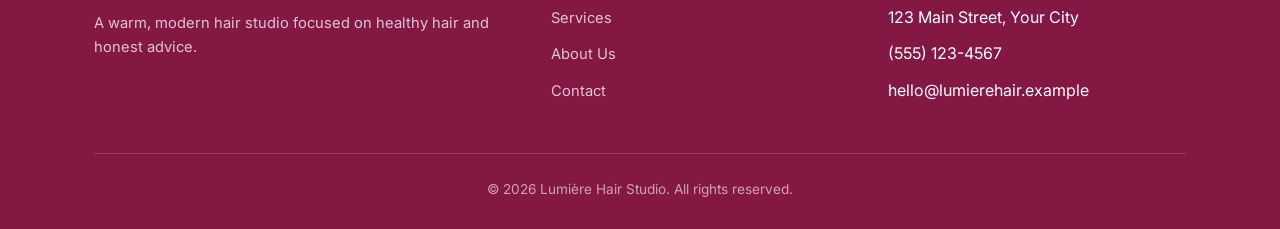
==== commit e50b67e9: "Add two more wig styles to fill out the hero row Added Pixie Cut and Beach Waves thumbnails on the o" ====
--- a/index.html
+++ b/index.html
@@ -47,6 +47,10 @@
 
             <div class="wig-stage" id="wig-stage" tabindex="0" role="group" aria-label="Style preview. Scroll or use arrow keys to browse styles.">
               <div class="wig-thumbs" id="wig-thumbs">
+                <button class="wig-thumb" data-index="4" aria-pressed="false" aria-label="Pixie Cut, from $150">
+                  <span class="wig-thumb-swatch"></span>
+                  <span class="wig-thumb-label">Pixie Cut</span>
+                </button>
                 <button class="wig-thumb" data-index="0" aria-pressed="true" aria-label="Classic Bob, from $180">
                   <span class="wig-thumb-swatch"></span>
                   <span class="wig-thumb-label">Classic Bob</span>
@@ -62,6 +66,10 @@
                 <button class="wig-thumb" data-index="3" aria-pressed="false" aria-label="Voluminous Curls, from $240">
                   <span class="wig-thumb-swatch"></span>
                   <span class="wig-thumb-label">Voluminous Curls</span>
+                </button>
+                <button class="wig-thumb" data-index="5" aria-pressed="false" aria-label="Beach Waves, from $200">
+                  <span class="wig-thumb-swatch"></span>
+                  <span class="wig-thumb-label">Beach Waves</span>
                 </button>
               </div>
 
--- a/css/style.css
+++ b/css/style.css
@@ -523,6 +523,10 @@
   padding: 12px 0 16px;
 }
 
+.wig-hero .container {
+  max-width: 1520px;
+}
+
 .wig-frame {
   padding: 8px;
   background: linear-gradient(135deg, var(--color-secondary), var(--color-cta));
@@ -646,8 +650,10 @@
 }
 
 .wig-thumb[data-index="1"] .wig-thumb-swatch { background: linear-gradient(135deg, var(--color-secondary), var(--color-primary)); }
-.wig-thumb[data-index="2"] .wig-thumb-swatch { background: linear-gradient(135deg, #F9A8D4, #EC4899); }
+.wig-thumb[data-index="2"] .wig-thumb-swatch { background: linear-gradient(135deg, #C4B5FD, #8B5CF6); }
 .wig-thumb[data-index="3"] .wig-thumb-swatch { background: linear-gradient(135deg, var(--color-cta), #5B21B6); }
+.wig-thumb[data-index="4"] .wig-thumb-swatch { background: linear-gradient(135deg, #FBCFE8, #EC4899); }
+.wig-thumb[data-index="5"] .wig-thumb-swatch { background: linear-gradient(135deg, #F472B6, #C026D3); }
 
 .wig-thumb-label {
   display: block;
@@ -808,7 +814,10 @@
 }
 
 @media (min-width: 768px) {
-  .wig-card-bg { padding: 14px 32px 12px; }
+  .wig-card-bg {
+    padding: 14px 32px 12px;
+    height: clamp(480px, calc(100vh - 150px), 800px);
+  }
 
   .wig-stage {
     display: block;
@@ -835,10 +844,12 @@
     height: 100px;
   }
 
-  .wig-thumb[data-index="0"] { left: 0%; top: 50%; margin-top: -50px; transform: rotate(-12deg); }
-  .wig-thumb[data-index="1"] { left: 24%; top: 50%; margin-top: -50px; transform: rotate(-6deg); }
-  .wig-thumb[data-index="2"] { right: 24%; top: 50%; margin-top: -50px; transform: rotate(6deg); }
-  .wig-thumb[data-index="3"] { right: 0%; top: 50%; margin-top: -50px; transform: rotate(12deg); }
+  .wig-thumb[data-index="4"] { left: 0%; top: 50%; margin-top: -50px; transform: rotate(-16deg); }
+  .wig-thumb[data-index="0"] { left: 16%; top: 50%; margin-top: -50px; transform: rotate(-11deg); }
+  .wig-thumb[data-index="1"] { left: 32%; top: 50%; margin-top: -50px; transform: rotate(-6deg); }
+  .wig-thumb[data-index="2"] { right: 32%; top: 50%; margin-top: -50px; transform: rotate(6deg); }
+  .wig-thumb[data-index="3"] { right: 16%; top: 50%; margin-top: -50px; transform: rotate(11deg); }
+  .wig-thumb[data-index="5"] { right: 0%; top: 50%; margin-top: -50px; transform: rotate(16deg); }
 
   .wig-thumb:hover,
   .wig-thumb:focus-visible {
@@ -854,8 +865,8 @@
   .wig-center {
     position: absolute;
     left: 50%;
-    top: 0;
-    transform: translateX(-50%);
+    top: 50%;
+    transform: translate(-50%, -50%);
     margin-bottom: 0;
   }
 
@@ -866,6 +877,6 @@
 }
 
 @media (min-width: 1024px) {
-  .wig-thumb[data-index="0"] { left: 4%; }
-  .wig-thumb[data-index="3"] { right: 4%; }
-}
+  .wig-thumb[data-index="4"] { left: 2%; }
+  .wig-thumb[data-index="5"] { right: 2%; }
+}
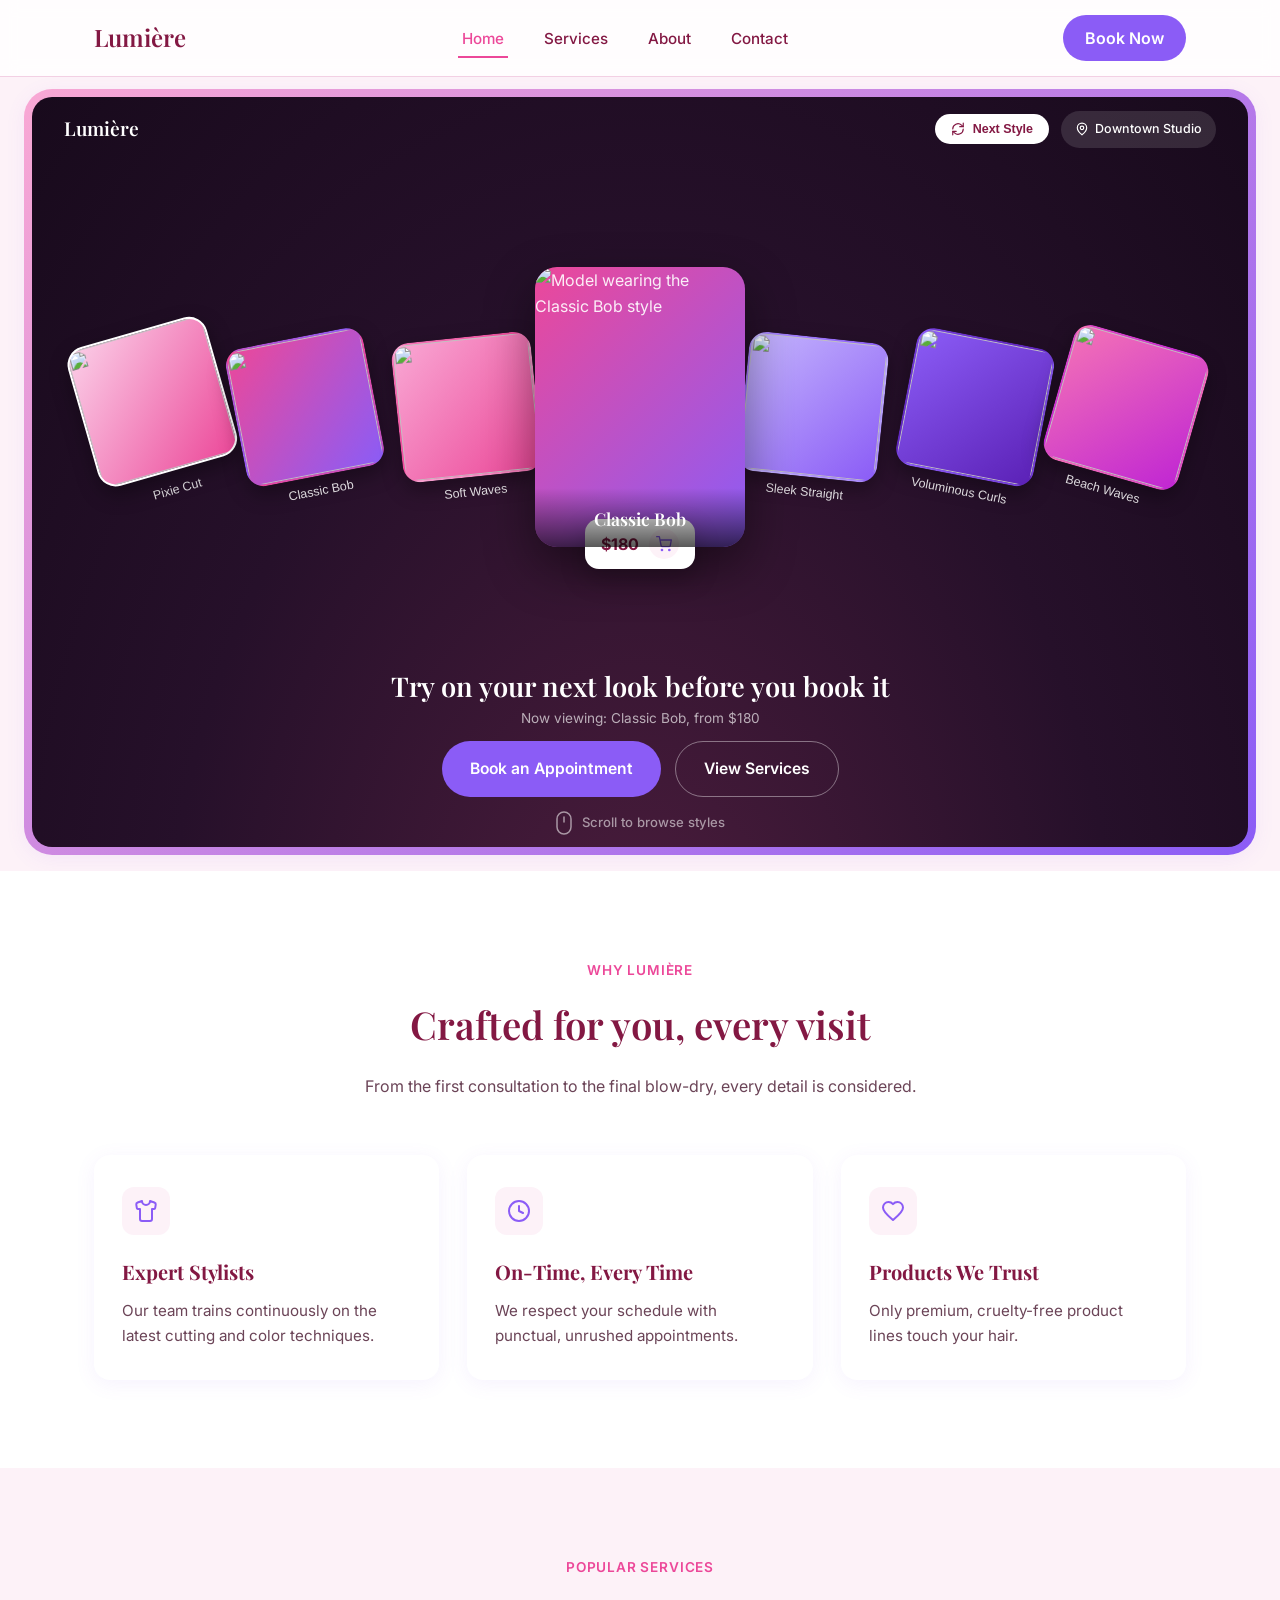
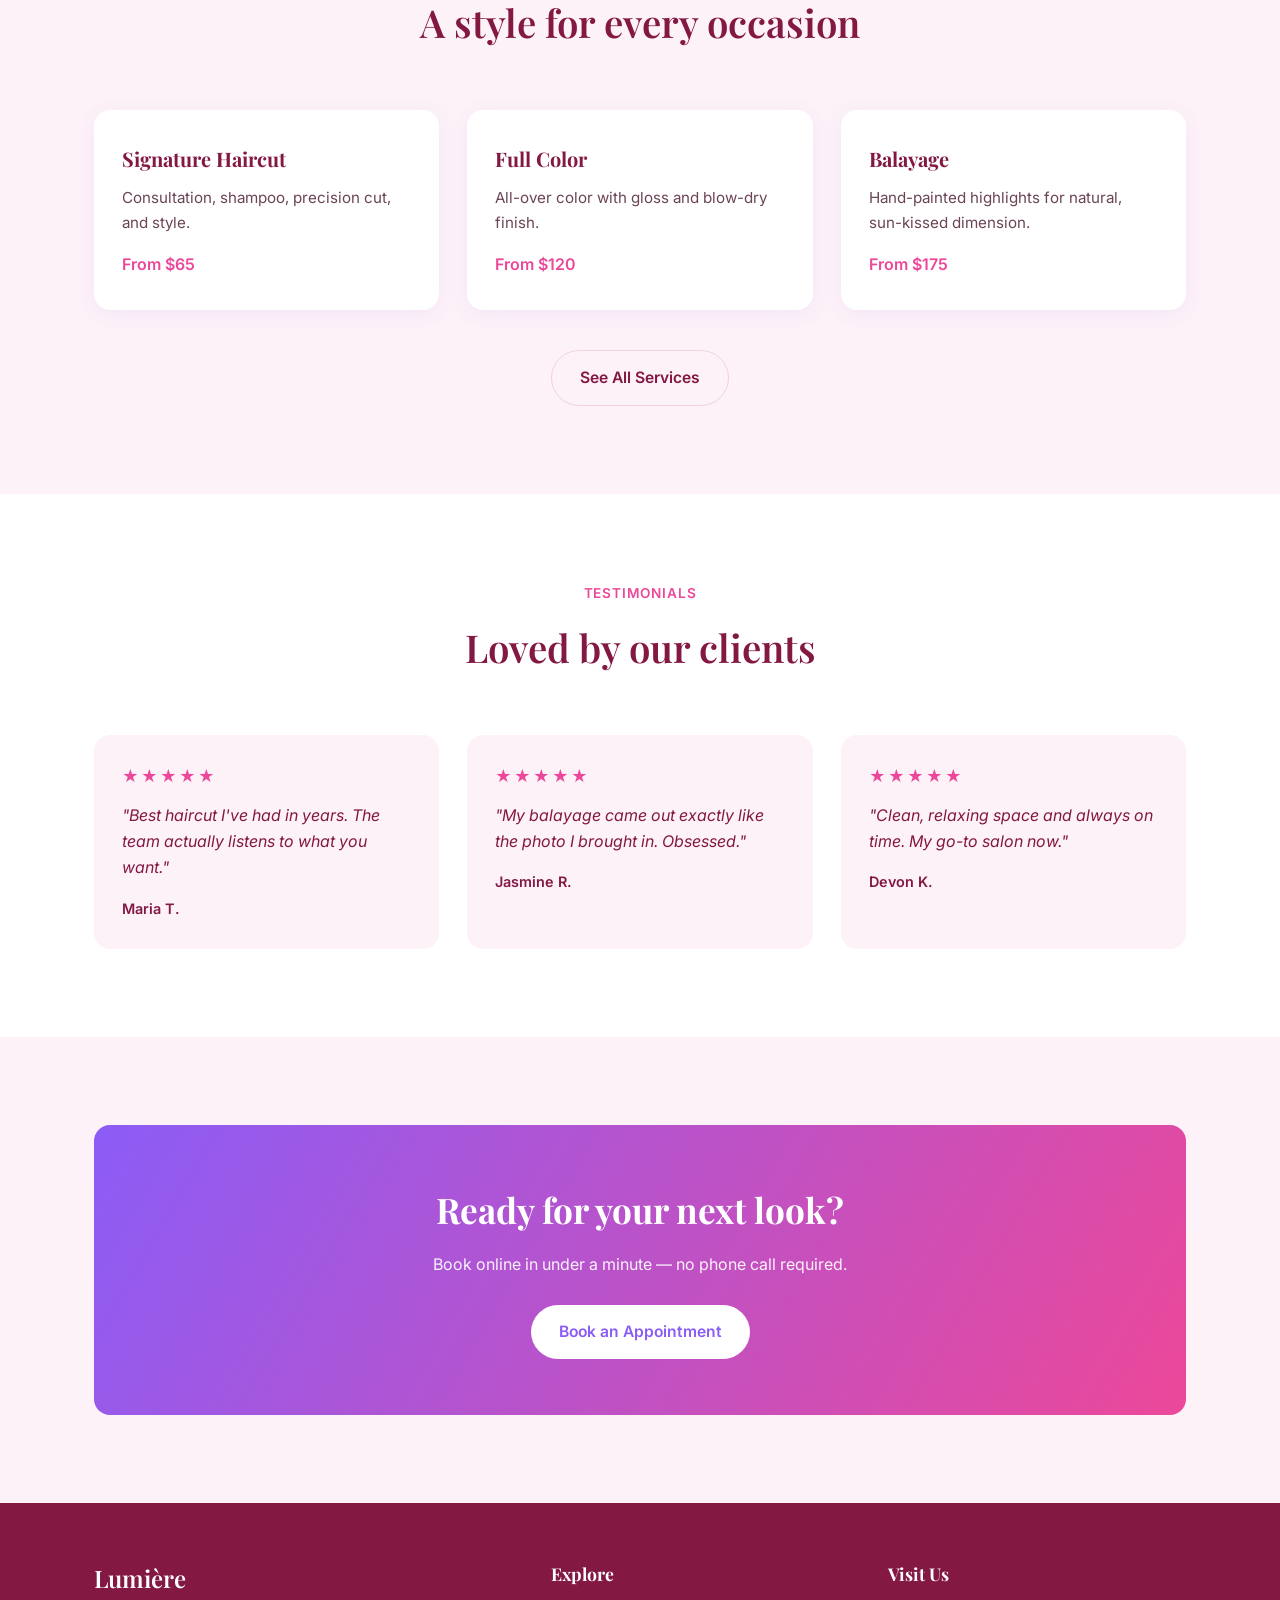
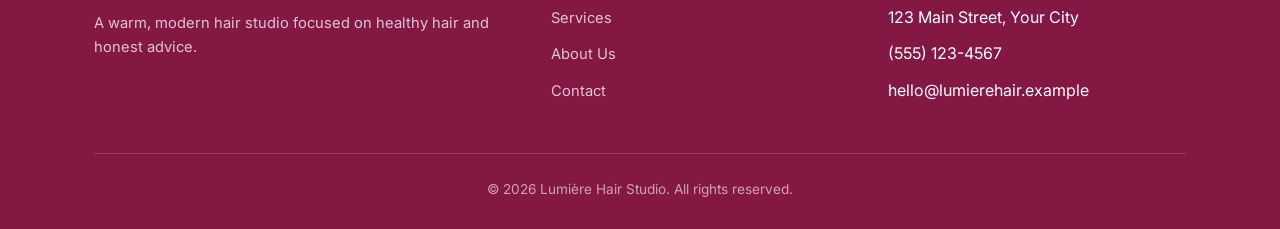
==== commit 59c93120: "Add placeholder images to wig thumbnails and center card Each thumbnail and the center model card no" ====
--- a/index.html
+++ b/index.html
@@ -48,34 +48,34 @@
             <div class="wig-stage" id="wig-stage" tabindex="0" role="group" aria-label="Style preview. Scroll or use arrow keys to browse styles.">
               <div class="wig-thumbs" id="wig-thumbs">
                 <button class="wig-thumb" data-index="4" aria-pressed="false" aria-label="Pixie Cut, from $150">
-                  <span class="wig-thumb-swatch"></span>
+                  <span class="wig-thumb-swatch"><img src="https://placehold.co/140x140/EC4899/FFFFFF?text=Pixie+Cut" alt="" loading="lazy"></span>
                   <span class="wig-thumb-label">Pixie Cut</span>
                 </button>
                 <button class="wig-thumb" data-index="0" aria-pressed="true" aria-label="Classic Bob, from $180">
-                  <span class="wig-thumb-swatch"></span>
+                  <span class="wig-thumb-swatch"><img src="https://placehold.co/140x140/8B5CF6/FFFFFF?text=Classic+Bob" alt="" loading="lazy"></span>
                   <span class="wig-thumb-label">Classic Bob</span>
                 </button>
                 <button class="wig-thumb" data-index="1" aria-pressed="false" aria-label="Soft Waves, from $220">
-                  <span class="wig-thumb-swatch"></span>
+                  <span class="wig-thumb-swatch"><img src="https://placehold.co/140x140/EC4899/FFFFFF?text=Soft+Waves" alt="" loading="lazy"></span>
                   <span class="wig-thumb-label">Soft Waves</span>
                 </button>
                 <button class="wig-thumb" data-index="2" aria-pressed="false" aria-label="Sleek Straight, from $160">
-                  <span class="wig-thumb-swatch"></span>
+                  <span class="wig-thumb-swatch"><img src="https://placehold.co/140x140/8B5CF6/FFFFFF?text=Sleek+Straight" alt="" loading="lazy"></span>
                   <span class="wig-thumb-label">Sleek Straight</span>
                 </button>
                 <button class="wig-thumb" data-index="3" aria-pressed="false" aria-label="Voluminous Curls, from $240">
-                  <span class="wig-thumb-swatch"></span>
+                  <span class="wig-thumb-swatch"><img src="https://placehold.co/140x140/5B21B6/FFFFFF?text=Voluminous+Curls" alt="" loading="lazy"></span>
                   <span class="wig-thumb-label">Voluminous Curls</span>
                 </button>
                 <button class="wig-thumb" data-index="5" aria-pressed="false" aria-label="Beach Waves, from $200">
-                  <span class="wig-thumb-swatch"></span>
+                  <span class="wig-thumb-swatch"><img src="https://placehold.co/140x140/C026D3/FFFFFF?text=Beach+Waves" alt="" loading="lazy"></span>
                   <span class="wig-thumb-label">Beach Waves</span>
                 </button>
               </div>
 
               <div class="wig-center">
                 <div class="wig-center-media" id="wig-center-media">
-                  <svg class="wig-center-icon" width="52" height="52" viewBox="0 0 24 24" fill="none" stroke="currentColor" stroke-width="1.5" stroke-linecap="round" stroke-linejoin="round"><circle cx="12" cy="8" r="4"/><path d="M4 21v-1a8 8 0 0 1 16 0v1"/></svg>
+                  <img class="wig-center-img" id="wig-center-img" src="https://placehold.co/400x600/8B5CF6/FFFFFF?text=Classic+Bob" alt="Model wearing the Classic Bob style">
                   <span class="wig-center-label" id="wig-center-label">Classic Bob</span>
                 </div>
                 <div class="wig-price-tag">
--- a/css/style.css
+++ b/css/style.css
@@ -629,7 +629,7 @@
 
 .wig-thumb {
   flex: 0 0 auto;
-  width: 96px;
+  width: 108px;
   border: none;
   background: none;
   cursor: pointer;
@@ -640,13 +640,21 @@
 
 .wig-thumb-swatch {
   display: block;
-  width: 96px;
-  height: 96px;
+  width: 108px;
+  height: 108px;
   border-radius: 18px;
   background: linear-gradient(135deg, var(--color-primary), var(--color-cta));
   box-shadow: 0 8px 20px rgba(0, 0, 0, 0.35);
   border: 2px solid transparent;
+  overflow: hidden;
   transition: border-color var(--transition), transform var(--transition);
+}
+
+.wig-thumb-swatch img {
+  display: block;
+  width: 100%;
+  height: 100%;
+  object-fit: cover;
 }
 
 .wig-thumb[data-index="1"] .wig-thumb-swatch { background: linear-gradient(135deg, var(--color-secondary), var(--color-primary)); }
@@ -681,27 +689,38 @@
 }
 
 .wig-center-media {
+  position: relative;
   width: 170px;
   aspect-ratio: 3 / 4;
   border-radius: 22px;
   background: linear-gradient(135deg, var(--color-primary), var(--color-cta));
   box-shadow: 0 20px 50px rgba(0, 0, 0, 0.45);
-  display: flex;
-  flex-direction: column;
-  align-items: center;
-  justify-content: center;
-  gap: 12px;
+  overflow: hidden;
   color: rgba(255, 255, 255, 0.9);
   transition: background 260ms ease;
 }
 
-.wig-center-icon { opacity: 0.85; }
+.wig-center-img {
+  position: absolute;
+  inset: 0;
+  width: 100%;
+  height: 100%;
+  object-fit: cover;
+}
 
 .wig-center-label {
+  position: absolute;
+  left: 0;
+  right: 0;
+  bottom: 0;
+  z-index: 2;
+  padding: 16px 16px 14px;
+  background: linear-gradient(to top, rgba(0, 0, 0, 0.65), transparent);
   font-family: var(--font-heading);
   font-size: 1.1rem;
   font-weight: 600;
   color: #fff;
+  text-align: center;
 }
 
 .wig-price-tag {
@@ -821,7 +840,7 @@
 
   .wig-stage {
     display: block;
-    min-height: 280px;
+    min-height: 320px;
   }
 
   .wig-thumbs {
@@ -835,21 +854,21 @@
 
   .wig-thumb {
     position: absolute;
-    width: 100px;
+    width: 140px;
   }
 
   .wig-thumb-swatch,
   .wig-thumb[data-index] .wig-thumb-swatch {
-    width: 100px;
-    height: 100px;
-  }
-
-  .wig-thumb[data-index="4"] { left: 0%; top: 50%; margin-top: -50px; transform: rotate(-16deg); }
-  .wig-thumb[data-index="0"] { left: 16%; top: 50%; margin-top: -50px; transform: rotate(-11deg); }
-  .wig-thumb[data-index="1"] { left: 32%; top: 50%; margin-top: -50px; transform: rotate(-6deg); }
-  .wig-thumb[data-index="2"] { right: 32%; top: 50%; margin-top: -50px; transform: rotate(6deg); }
-  .wig-thumb[data-index="3"] { right: 16%; top: 50%; margin-top: -50px; transform: rotate(11deg); }
-  .wig-thumb[data-index="5"] { right: 0%; top: 50%; margin-top: -50px; transform: rotate(16deg); }
+    width: 140px;
+    height: 140px;
+  }
+
+  .wig-thumb[data-index="4"] { left: 0%; top: 50%; margin-top: -70px; transform: rotate(-16deg); }
+  .wig-thumb[data-index="0"] { left: 15%; top: 50%; margin-top: -70px; transform: rotate(-11deg); }
+  .wig-thumb[data-index="1"] { left: 29%; top: 50%; margin-top: -70px; transform: rotate(-6deg); }
+  .wig-thumb[data-index="2"] { right: 29%; top: 50%; margin-top: -70px; transform: rotate(6deg); }
+  .wig-thumb[data-index="3"] { right: 15%; top: 50%; margin-top: -70px; transform: rotate(11deg); }
+  .wig-thumb[data-index="5"] { right: 0%; top: 50%; margin-top: -70px; transform: rotate(16deg); }
 
   .wig-thumb:hover,
   .wig-thumb:focus-visible {
@@ -872,7 +891,7 @@
 
   .wig-center-media {
     width: auto;
-    height: 260px;
+    height: 280px;
   }
 }
 
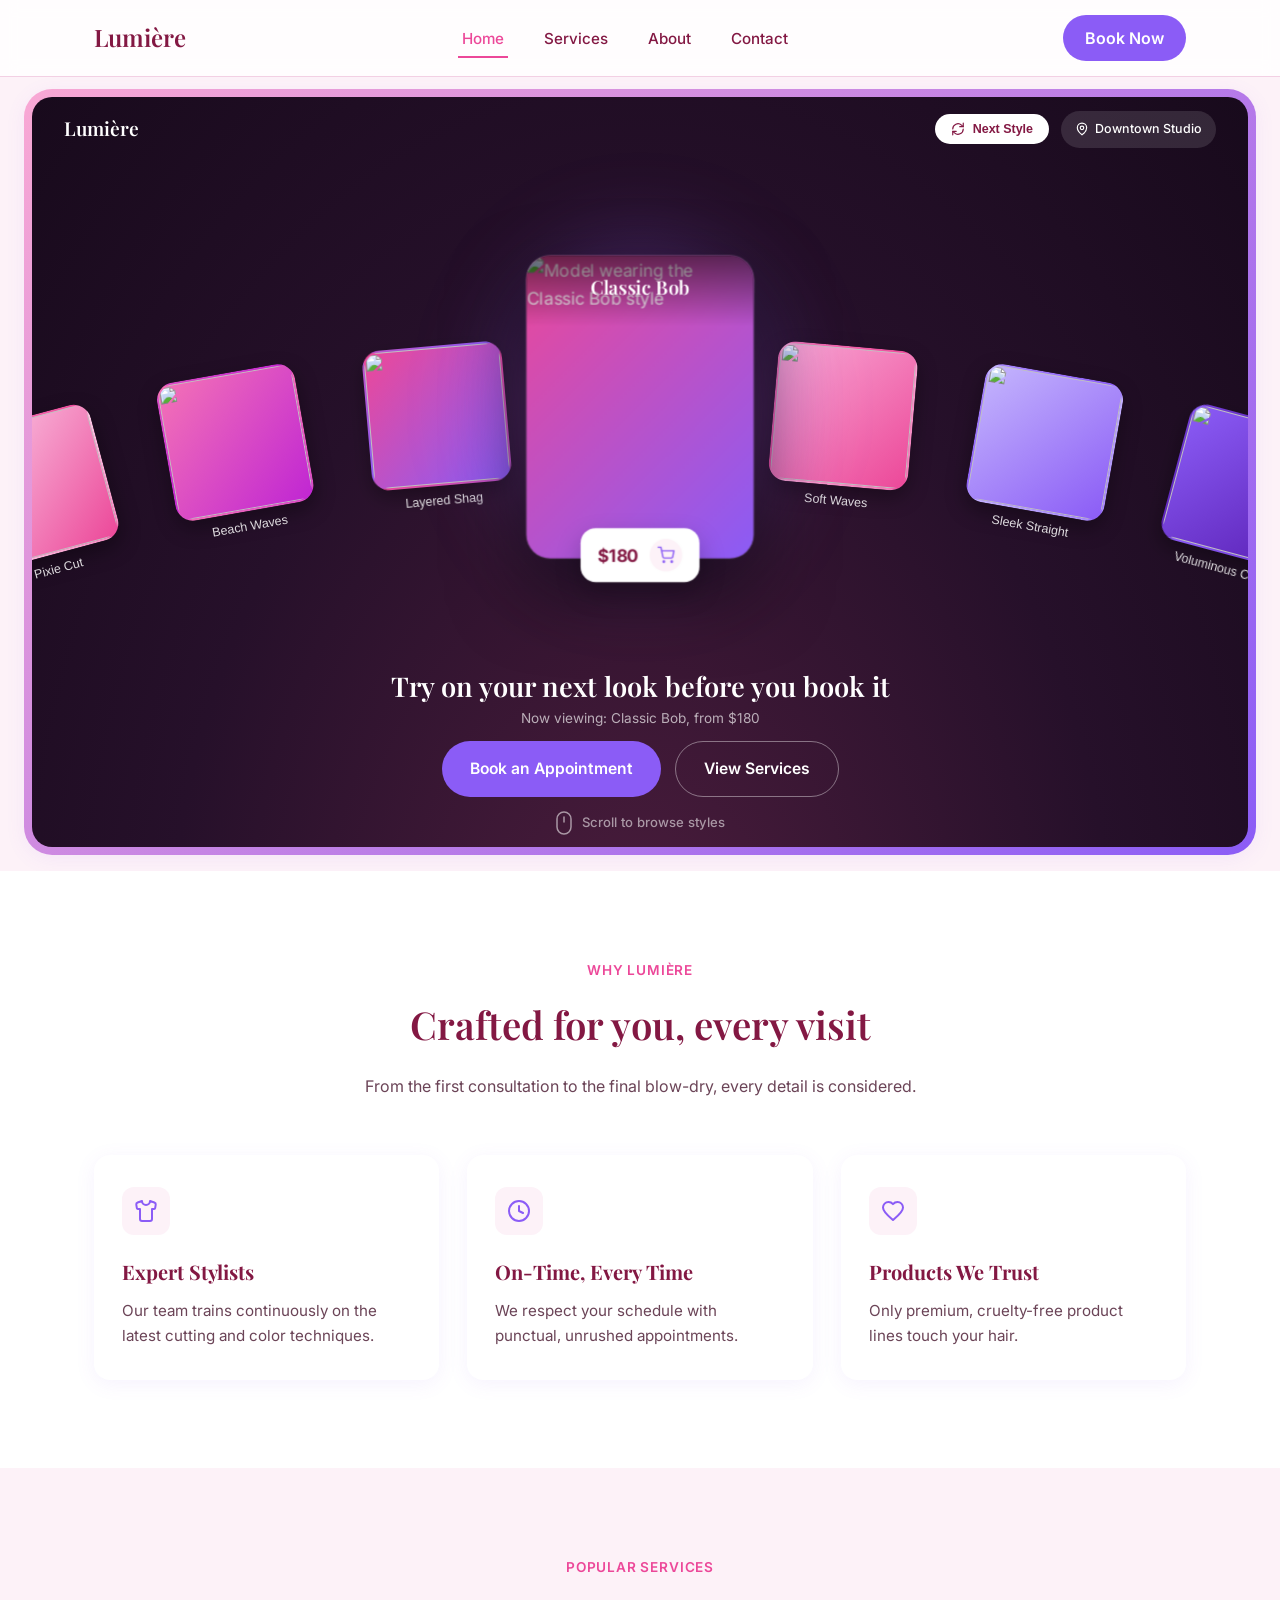
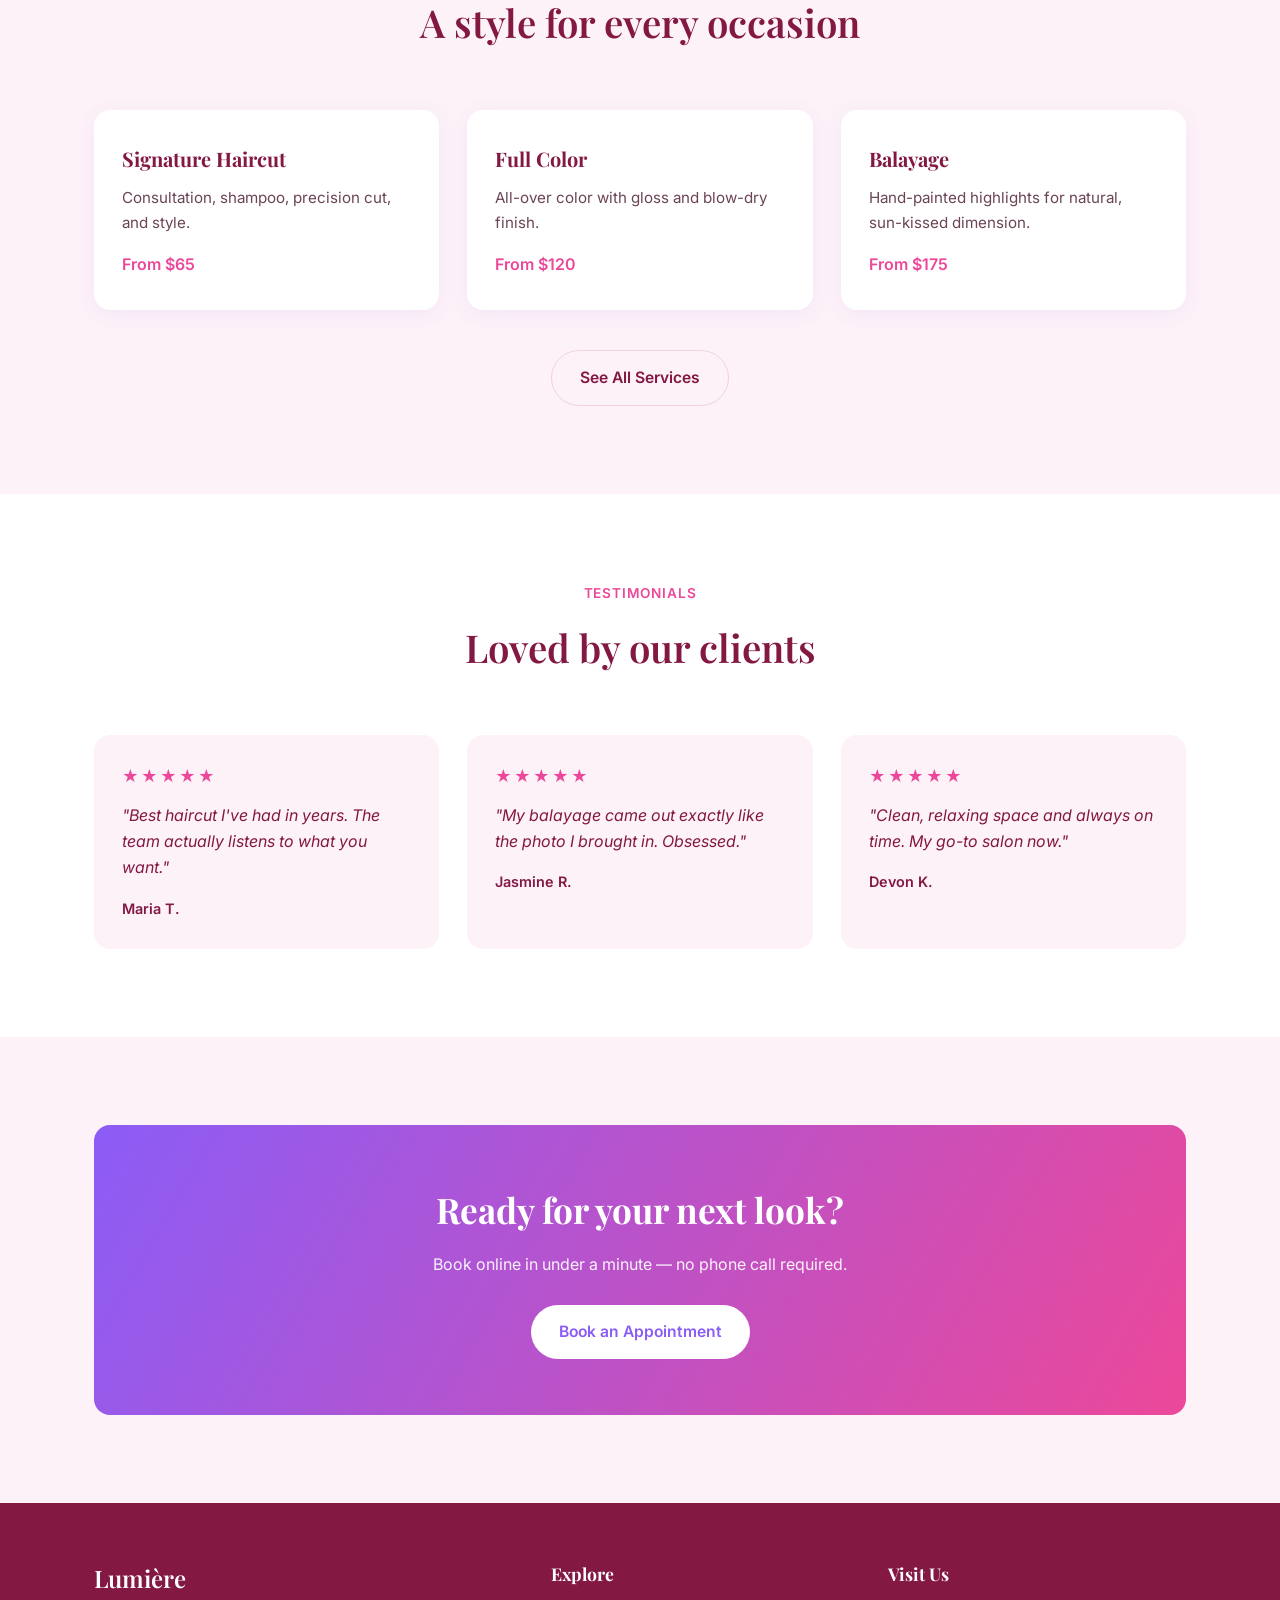
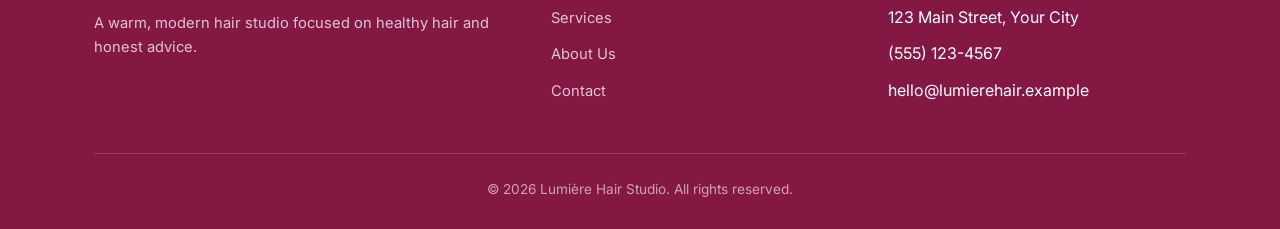
==== commit 11d89e00: "Rebuild hero as rotating arc with pointer parallax Cards now ride a shared circular arc and every ca" ====
--- a/index.html
+++ b/index.html
@@ -47,33 +47,38 @@
 
             <div class="wig-stage" id="wig-stage" tabindex="0" role="group" aria-label="Style preview. Scroll or use arrow keys to browse styles.">
               <div class="wig-thumbs" id="wig-thumbs">
+                <button class="wig-thumb" data-index="0" aria-pressed="true" aria-label="Classic Bob, from $180">
+                  <span class="wig-thumb-swatch"><img src="https://placehold.co/140x140/8B5CF6/FFFFFF?text=Classic+Bob" alt="" loading="lazy"></span>
+                  <span class="wig-thumb-label">Classic Bob</span>
+                </button>
+                <button class="wig-thumb" data-index="1" aria-pressed="false" aria-label="Soft Waves, from $220">
+                  <span class="wig-thumb-swatch"><img src="https://placehold.co/140x140/EC4899/FFFFFF?text=Soft+Waves" alt="" loading="lazy"></span>
+                  <span class="wig-thumb-label">Soft Waves</span>
+                </button>
+                <button class="wig-thumb" data-index="2" aria-pressed="false" aria-label="Sleek Straight, from $160">
+                  <span class="wig-thumb-swatch"><img src="https://placehold.co/140x140/8B5CF6/FFFFFF?text=Sleek+Straight" alt="" loading="lazy"></span>
+                  <span class="wig-thumb-label">Sleek Straight</span>
+                </button>
+                <button class="wig-thumb" data-index="3" aria-pressed="false" aria-label="Voluminous Curls, from $240">
+                  <span class="wig-thumb-swatch"><img src="https://placehold.co/140x140/5B21B6/FFFFFF?text=Voluminous+Curls" alt="" loading="lazy"></span>
+                  <span class="wig-thumb-label">Voluminous Curls</span>
+                </button>
                 <button class="wig-thumb" data-index="4" aria-pressed="false" aria-label="Pixie Cut, from $150">
                   <span class="wig-thumb-swatch"><img src="https://placehold.co/140x140/EC4899/FFFFFF?text=Pixie+Cut" alt="" loading="lazy"></span>
                   <span class="wig-thumb-label">Pixie Cut</span>
                 </button>
-                <button class="wig-thumb" data-index="0" aria-pressed="true" aria-label="Classic Bob, from $180">
-                  <span class="wig-thumb-swatch"><img src="https://placehold.co/140x140/8B5CF6/FFFFFF?text=Classic+Bob" alt="" loading="lazy"></span>
-                  <span class="wig-thumb-label">Classic Bob</span>
-                </button>
-                <button class="wig-thumb" data-index="1" aria-pressed="false" aria-label="Soft Waves, from $220">
-                  <span class="wig-thumb-swatch"><img src="https://placehold.co/140x140/EC4899/FFFFFF?text=Soft+Waves" alt="" loading="lazy"></span>
-                  <span class="wig-thumb-label">Soft Waves</span>
-                </button>
-                <button class="wig-thumb" data-index="2" aria-pressed="false" aria-label="Sleek Straight, from $160">
-                  <span class="wig-thumb-swatch"><img src="https://placehold.co/140x140/8B5CF6/FFFFFF?text=Sleek+Straight" alt="" loading="lazy"></span>
-                  <span class="wig-thumb-label">Sleek Straight</span>
-                </button>
-                <button class="wig-thumb" data-index="3" aria-pressed="false" aria-label="Voluminous Curls, from $240">
-                  <span class="wig-thumb-swatch"><img src="https://placehold.co/140x140/5B21B6/FFFFFF?text=Voluminous+Curls" alt="" loading="lazy"></span>
-                  <span class="wig-thumb-label">Voluminous Curls</span>
-                </button>
                 <button class="wig-thumb" data-index="5" aria-pressed="false" aria-label="Beach Waves, from $200">
                   <span class="wig-thumb-swatch"><img src="https://placehold.co/140x140/C026D3/FFFFFF?text=Beach+Waves" alt="" loading="lazy"></span>
                   <span class="wig-thumb-label">Beach Waves</span>
                 </button>
+                <button class="wig-thumb" data-index="6" aria-pressed="false" aria-label="Layered Shag, from $190">
+                  <span class="wig-thumb-swatch"><img src="https://placehold.co/140x140/DB2777/FFFFFF?text=Layered+Shag" alt="" loading="lazy"></span>
+                  <span class="wig-thumb-label">Layered Shag</span>
+                </button>
               </div>
 
-              <div class="wig-center">
+              <div class="wig-center" id="wig-center">
+                <span class="wig-center-glow" aria-hidden="true"></span>
                 <div class="wig-center-media" id="wig-center-media">
                   <img class="wig-center-img" id="wig-center-img" src="https://placehold.co/400x600/8B5CF6/FFFFFF?text=Classic+Bob" alt="Model wearing the Classic Bob style">
                   <span class="wig-center-label" id="wig-center-label">Classic Bob</span>
--- a/css/style.css
+++ b/css/style.css
@@ -614,6 +614,8 @@
   justify-content: center;
   min-height: 240px;
   margin: 12px 0;
+  perspective: 1200px;
+  perspective-origin: 50% 50%;
 }
 
 .wig-thumbs {
@@ -686,6 +688,22 @@
   position: relative;
   order: 1;
   margin-bottom: 8px;
+  z-index: 5;
+  transform-style: preserve-3d;
+}
+
+/* Soft bloom behind the hero card so it separates from the backdrop. */
+.wig-center-glow {
+  position: absolute;
+  left: 50%;
+  top: 50%;
+  width: 150%;
+  height: 130%;
+  transform: translate(-50%, -50%) translateZ(-60px);
+  background: radial-gradient(ellipse at center, rgba(236, 72, 153, 0.6) 0%, rgba(139, 92, 246, 0.35) 45%, transparent 72%);
+  filter: blur(40px);
+  pointer-events: none;
+  z-index: -1;
 }
 
 .wig-center-media {
@@ -694,10 +712,20 @@
   aspect-ratio: 3 / 4;
   border-radius: 22px;
   background: linear-gradient(135deg, var(--color-primary), var(--color-cta));
-  box-shadow: 0 20px 50px rgba(0, 0, 0, 0.45);
+  box-shadow: 0 30px 70px rgba(0, 0, 0, 0.6), 0 0 0 1px rgba(255, 255, 255, 0.12);
   overflow: hidden;
   color: rgba(255, 255, 255, 0.9);
   transition: background 260ms ease;
+}
+
+.wig-center-media.is-swapping {
+  animation: wig-pop 600ms cubic-bezier(0.34, 1.4, 0.64, 1);
+}
+
+@keyframes wig-pop {
+  0%   { transform: scale(0.9) rotate(-1.5deg); opacity: 0.45; }
+  55%  { transform: scale(1.05) rotate(0.5deg); opacity: 1; }
+  100% { transform: scale(1) rotate(0deg); opacity: 1; }
 }
 
 .wig-center-img {
@@ -712,10 +740,10 @@
   position: absolute;
   left: 0;
   right: 0;
-  bottom: 0;
+  top: 0;
   z-index: 2;
-  padding: 16px 16px 14px;
-  background: linear-gradient(to top, rgba(0, 0, 0, 0.65), transparent);
+  padding: 14px 16px 22px;
+  background: linear-gradient(to bottom, rgba(0, 0, 0, 0.55), transparent);
   font-family: var(--font-heading);
   font-size: 1.1rem;
   font-weight: 600;
@@ -852,23 +880,42 @@
     width: auto;
   }
 
+  /* Cards ride a shared circular arc whose pivot sits far below the stage.
+     Changing --slot rotates every card along that arc at once. */
+  .wig-thumbs {
+    --r: 1275px;
+    --step: 5deg;
+    --thumb: 96px;
+  }
+
   .wig-thumb {
+    --slot: 0;
     position: absolute;
-    width: 140px;
+    left: 50%;
+    top: 50%;
+    width: var(--thumb);
+    margin-left: calc(var(--thumb) / -2);
+    margin-top: calc(var(--thumb) / -2);
+    transform:
+      translateY(var(--r))
+      rotate(calc(var(--slot) * var(--step)))
+      translateY(calc(-1 * var(--r)));
+    transition: transform 750ms cubic-bezier(0.22, 0.61, 0.36, 1),
+                opacity 400ms ease;
   }
 
   .wig-thumb-swatch,
   .wig-thumb[data-index] .wig-thumb-swatch {
-    width: 140px;
-    height: 140px;
-  }
-
-  .wig-thumb[data-index="4"] { left: 0%; top: 50%; margin-top: -70px; transform: rotate(-16deg); }
-  .wig-thumb[data-index="0"] { left: 15%; top: 50%; margin-top: -70px; transform: rotate(-11deg); }
-  .wig-thumb[data-index="1"] { left: 29%; top: 50%; margin-top: -70px; transform: rotate(-6deg); }
-  .wig-thumb[data-index="2"] { right: 29%; top: 50%; margin-top: -70px; transform: rotate(6deg); }
-  .wig-thumb[data-index="3"] { right: 15%; top: 50%; margin-top: -70px; transform: rotate(11deg); }
-  .wig-thumb[data-index="5"] { right: 0%; top: 50%; margin-top: -70px; transform: rotate(16deg); }
+    width: var(--thumb);
+    height: var(--thumb);
+  }
+
+  /* The active style is represented by the big center card, so its
+     thumbnail dissolves into that spot instead of sitting behind it. */
+  .wig-thumb[aria-pressed="true"] {
+    opacity: 0;
+    pointer-events: none;
+  }
 
   .wig-thumb:hover,
   .wig-thumb:focus-visible {
@@ -876,26 +923,45 @@
   }
 
   .wig-thumb:hover .wig-thumb-swatch,
-  .wig-thumb:focus-visible .wig-thumb-swatch,
-  .wig-thumb[aria-pressed="true"] .wig-thumb-swatch {
-    transform: translateY(-6px) scale(1.03);
-  }
-
+  .wig-thumb:focus-visible .wig-thumb-swatch {
+    transform: translateY(-6px) scale(1.06);
+  }
+
+  /* --px/--py are driven by the pointer-parallax handler in script.js */
   .wig-center {
+    --px: 0px;
+    --py: 0px;
+    --rx: 0deg;
+    --ry: 0deg;
     position: absolute;
     left: 50%;
     top: 50%;
-    transform: translate(-50%, -50%);
     margin-bottom: 0;
+    transform:
+      translate(-50%, -50%)
+      translate3d(var(--px), var(--py), 90px)
+      rotateX(var(--rx))
+      rotateY(var(--ry));
+    transition: transform 220ms ease-out;
   }
 
   .wig-center-media {
     width: auto;
     height: 280px;
   }
+
+  .wig-thumbs {
+    --tx: 0px;
+    --ty: 0px;
+    transform: translate3d(var(--tx), var(--ty), 0);
+    transition: transform 320ms ease-out;
+  }
 }
 
 @media (min-width: 1024px) {
-  .wig-thumb[data-index="4"] { left: 2%; }
-  .wig-thumb[data-index="5"] { right: 2%; }
-}
+  .wig-thumbs { --r: 1750px; --thumb: 120px; }
+}
+
+@media (min-width: 1280px) {
+  .wig-thumbs { --r: 2320px; --thumb: 140px; }
+}
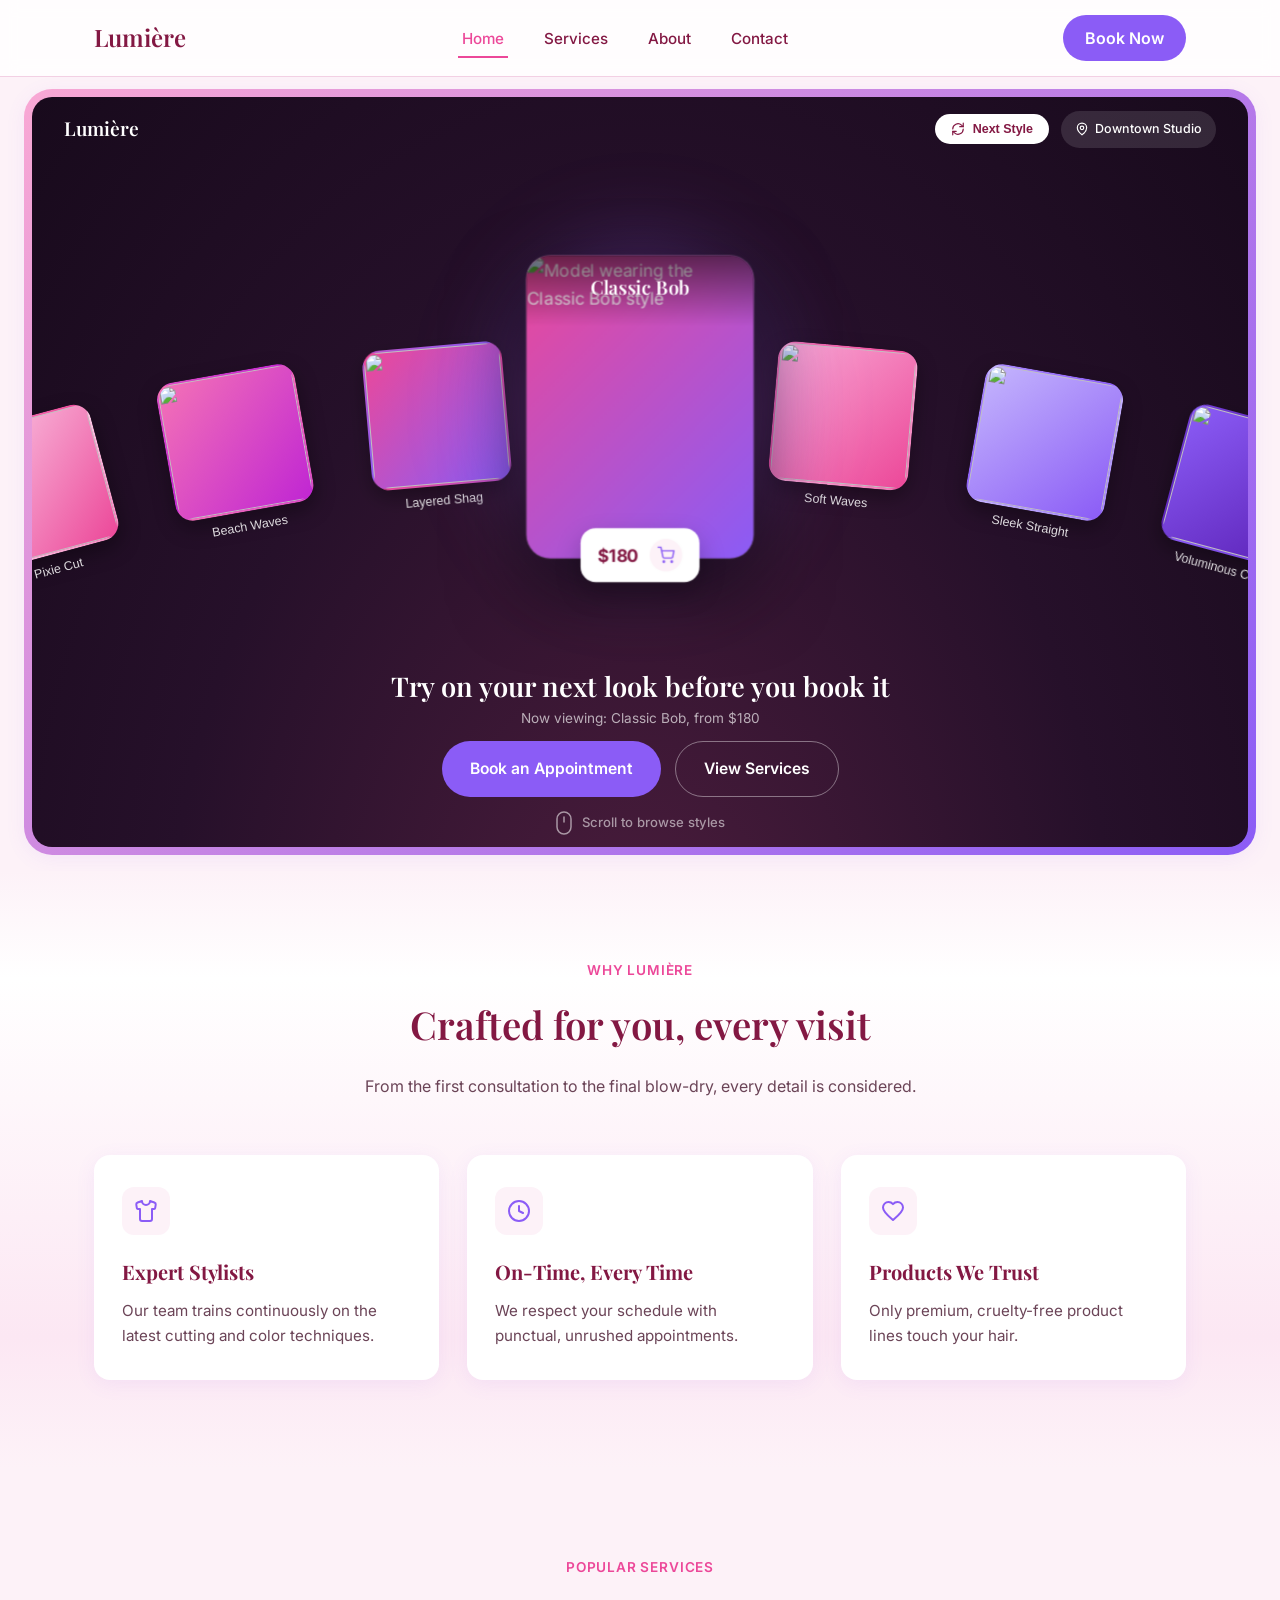
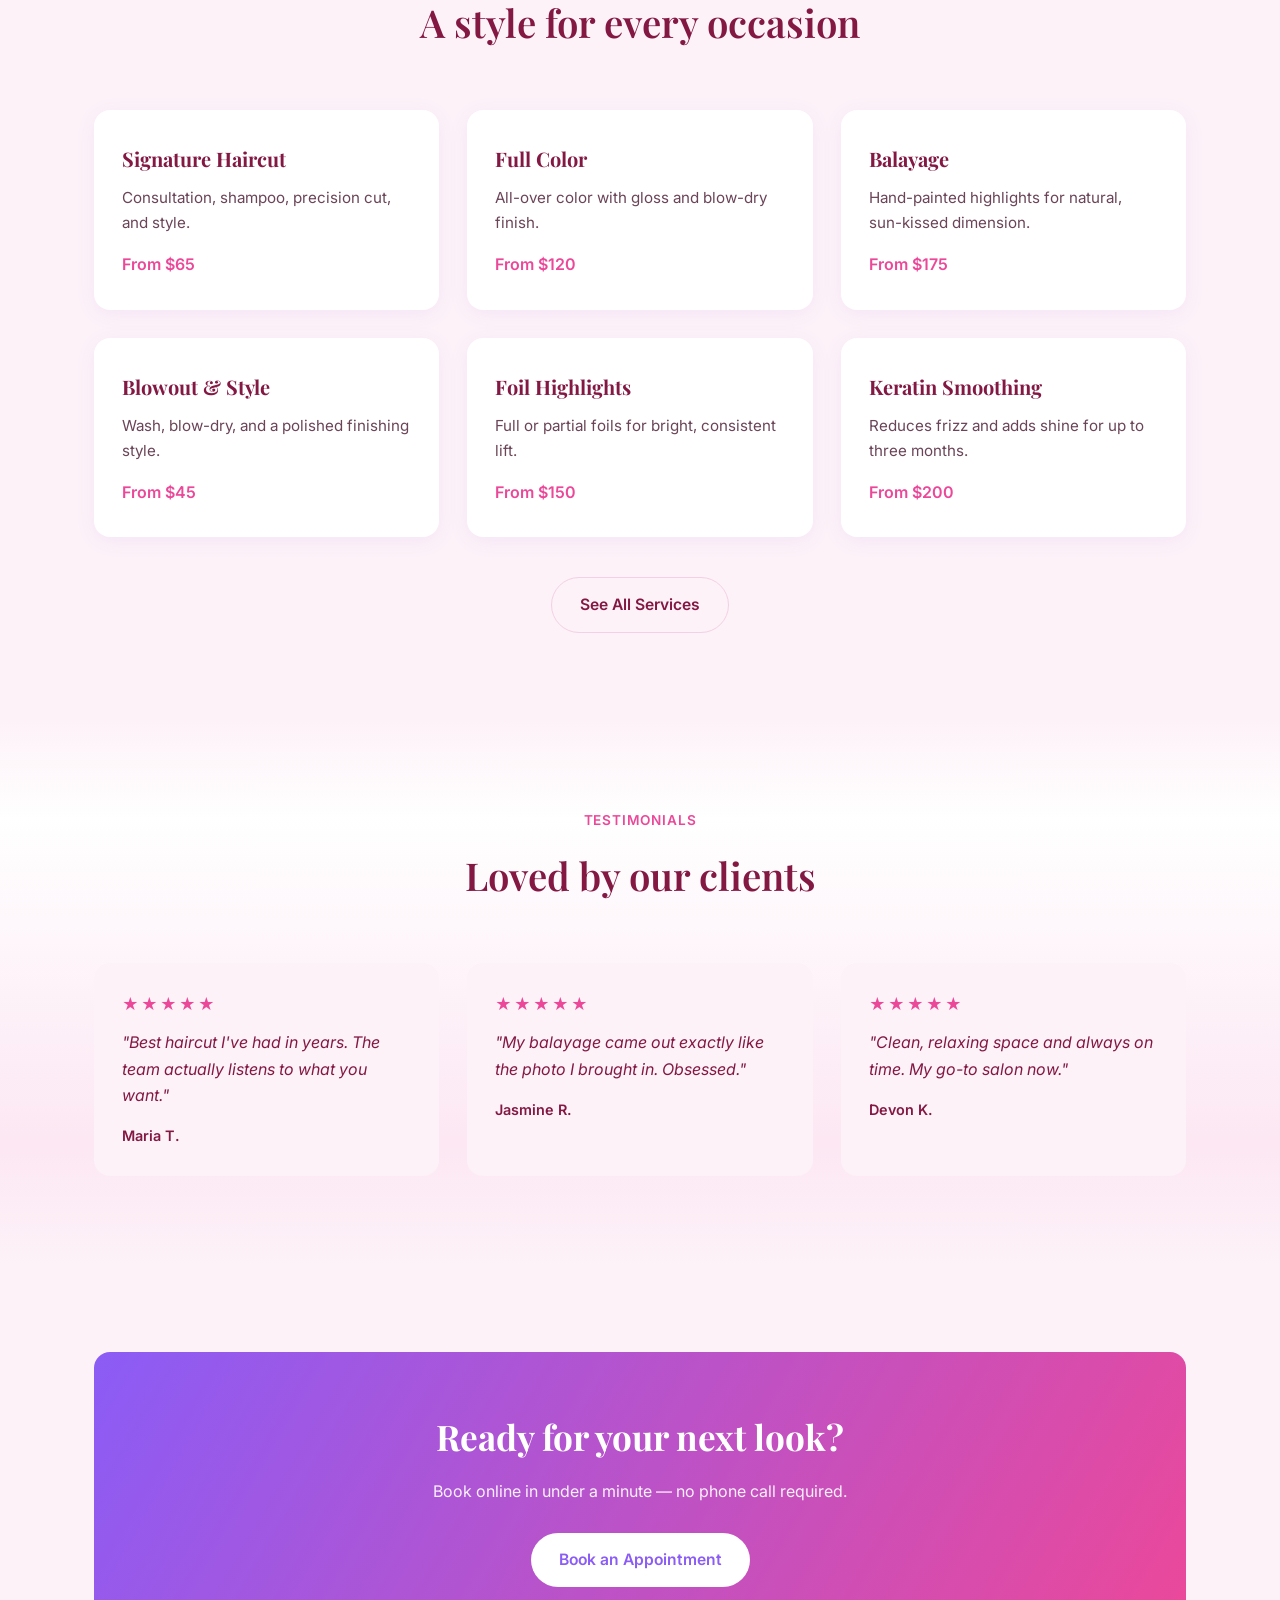
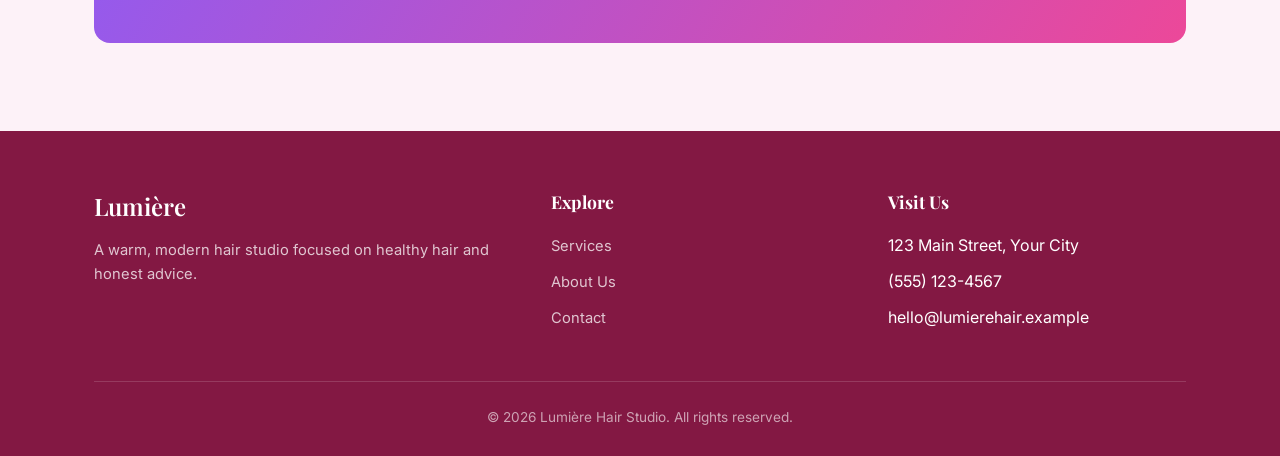
==== commit e090d14e: "Add three more cards to Popular Services Fills the empty space below the section by completing a sec" ====
--- a/index.html
+++ b/index.html
@@ -165,6 +165,21 @@
             <p>Hand-painted highlights for natural, sun-kissed dimension.</p>
             <div class="price">From $175</div>
           </div>
+          <div class="card">
+            <h3>Blowout &amp; Style</h3>
+            <p>Wash, blow-dry, and a polished finishing style.</p>
+            <div class="price">From $45</div>
+          </div>
+          <div class="card">
+            <h3>Foil Highlights</h3>
+            <p>Full or partial foils for bright, consistent lift.</p>
+            <div class="price">From $150</div>
+          </div>
+          <div class="card">
+            <h3>Keratin Smoothing</h3>
+            <p>Reduces frizz and adds shine for up to three months.</p>
+            <div class="price">From $200</div>
+          </div>
         </div>
         <div style="text-align:center; margin-top:40px;">
           <a href="services.html" class="btn btn-outline">See All Services</a>
--- a/css/style.css
+++ b/css/style.css
@@ -220,8 +220,16 @@
   padding: 88px 0;
 }
 
+/* Starts and ends on --color-bg so it meets the surrounding sections
+   seamlessly, with the white-to-pink wash happening in between. */
 .section-alt {
-  background: var(--color-bg-alt);
+  background: linear-gradient(
+    180deg,
+    var(--color-bg) 0%,
+    var(--color-bg-alt) 18%,
+    #FCE7F3 78%,
+    var(--color-bg) 100%
+  );
 }
 
 .section-header {
@@ -513,6 +521,145 @@
 
 @media (prefers-reduced-motion: reduce) {
   * { transition-duration: 0.01ms !important; animation-duration: 0.01ms !important; scroll-behavior: auto !important; }
+}
+
+/* ==========================================================================
+   Services gallery (photo cards with tag + overlay caption)
+   ========================================================================== */
+
+.svc-filters {
+  display: flex;
+  flex-wrap: wrap;
+  justify-content: center;
+  gap: 10px;
+  margin-bottom: 36px;
+}
+
+.svc-filter {
+  padding: 10px 20px;
+  border-radius: 999px;
+  border: 1.5px solid var(--color-border);
+  background: #fff;
+  color: var(--color-text);
+  font-family: var(--font-body);
+  font-size: 0.9rem;
+  font-weight: 600;
+  cursor: pointer;
+  min-height: 44px;
+  transition: background var(--transition), border-color var(--transition), color var(--transition);
+}
+
+.svc-filter:hover,
+.svc-filter:focus-visible {
+  border-color: var(--color-primary);
+  color: var(--color-primary);
+}
+
+.svc-filter.is-active {
+  background: var(--color-cta);
+  border-color: var(--color-cta);
+  color: #fff;
+}
+
+.svc-grid {
+  display: grid;
+  grid-template-columns: repeat(3, 1fr);
+  gap: 24px;
+}
+
+.svc-card {
+  position: relative;
+  border-radius: 16px;
+  overflow: hidden;
+  background: #180a1c;
+  aspect-ratio: 4 / 3;
+  transition: transform 450ms cubic-bezier(0.22, 0.61, 0.36, 1),
+              box-shadow 450ms cubic-bezier(0.22, 0.61, 0.36, 1);
+}
+
+.svc-card.is-hidden { display: none; }
+
+.svc-card:hover {
+  transform: translateY(-5px);
+  box-shadow: var(--shadow-soft-hover);
+}
+
+.svc-card img {
+  position: absolute;
+  inset: 0;
+  width: 100%;
+  height: 100%;
+  object-fit: cover;
+  transition: transform 800ms cubic-bezier(0.22, 0.61, 0.36, 1);
+}
+
+.svc-card:hover img { transform: scale(1.06); }
+
+.svc-card__scrim {
+  position: absolute;
+  inset: 0;
+  background: linear-gradient(to top, rgba(24, 10, 28, 0.88) 4%, rgba(24, 10, 28, 0.28) 42%, rgba(24, 10, 28, 0) 70%);
+}
+
+.svc-card__tag {
+  position: absolute;
+  top: 14px;
+  left: 14px;
+  padding: 6px 13px;
+  border-radius: 100px;
+  font-size: 11px;
+  font-weight: 700;
+  letter-spacing: 0.06em;
+  text-transform: uppercase;
+  color: var(--color-cta);
+  background: rgba(255, 255, 255, 0.94);
+}
+
+.svc-card__body {
+  position: absolute;
+  left: 0;
+  right: 0;
+  bottom: 0;
+  padding: 20px;
+  color: #fff;
+}
+
+.svc-card__title {
+  font-family: var(--font-heading);
+  font-weight: 600;
+  font-size: 1.15rem;
+  line-height: 1.15;
+}
+
+.svc-card__meta {
+  margin-top: 6px;
+  display: flex;
+  align-items: center;
+  gap: 8px;
+  font-size: 0.8rem;
+  color: rgba(255, 255, 255, 0.78);
+}
+
+.svc-card__meta .dot {
+  width: 3px;
+  height: 3px;
+  border-radius: 50%;
+  background: var(--color-secondary);
+  flex-shrink: 0;
+}
+
+.svc-empty {
+  text-align: center;
+  color: var(--color-text-muted);
+  padding: 40px 0;
+}
+
+@media (max-width: 900px) {
+  .svc-grid { grid-template-columns: repeat(2, 1fr); }
+}
+
+@media (max-width: 600px) {
+  .svc-grid { grid-template-columns: 1fr; }
 }
 
 /* ==========================================================================
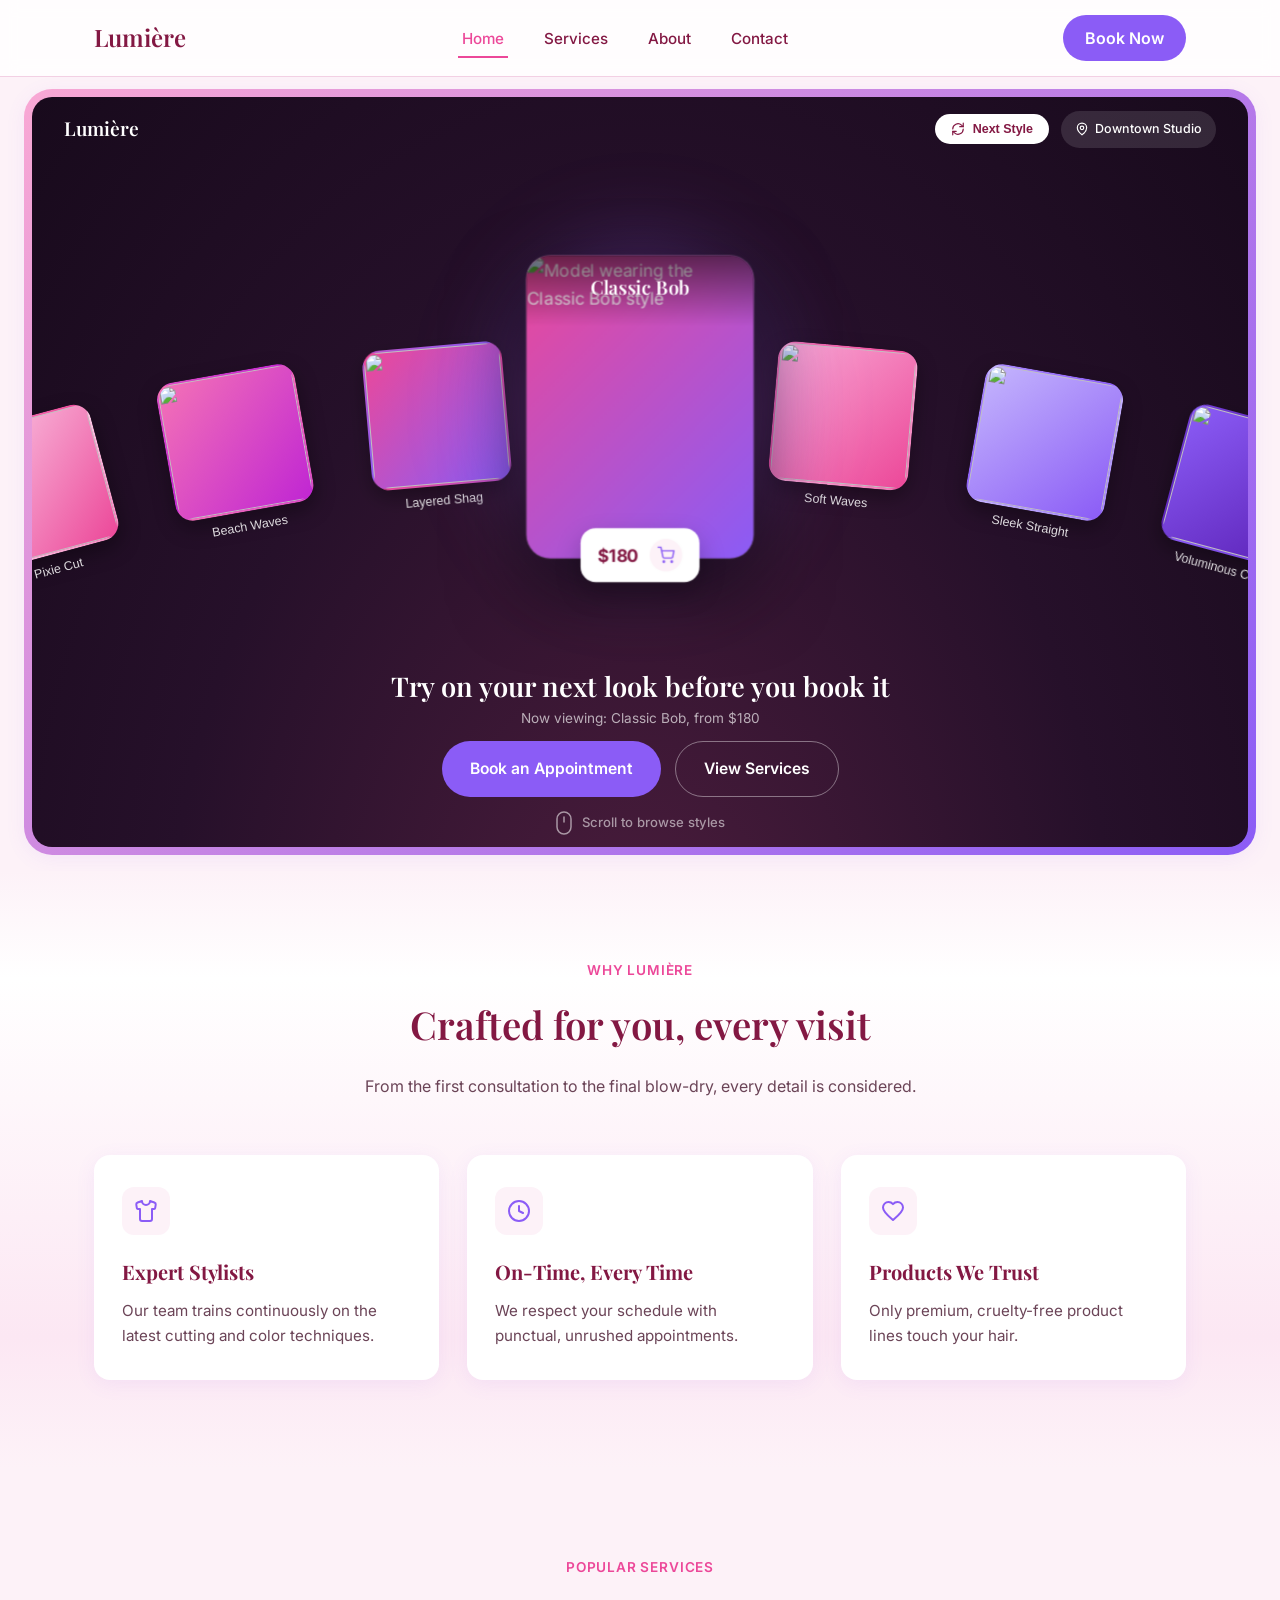
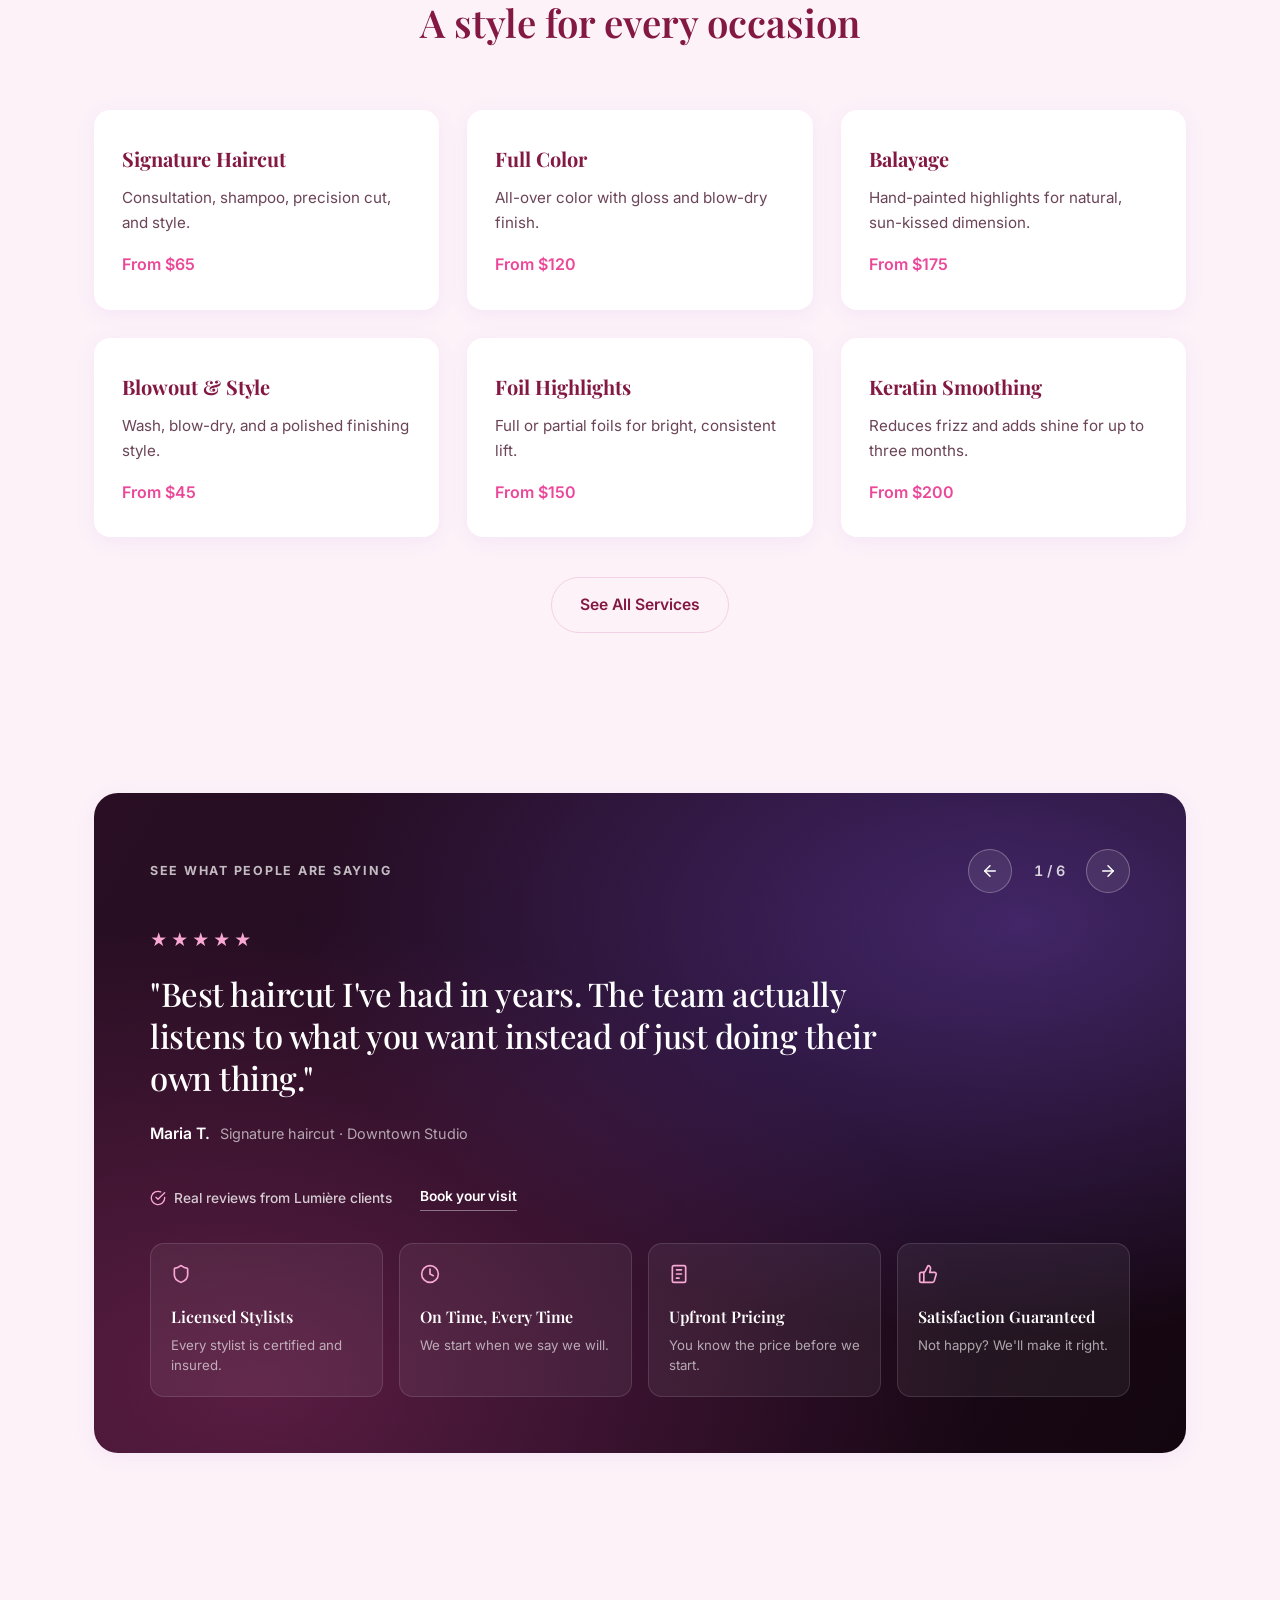
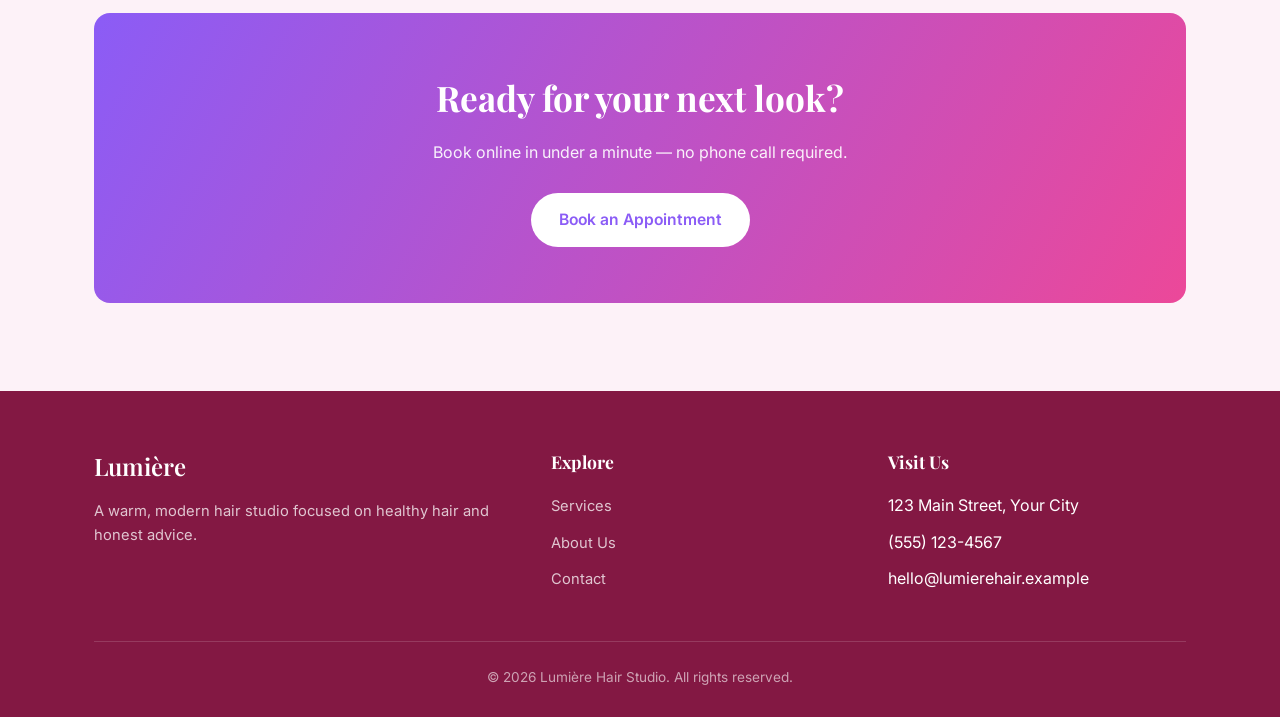
==== commit d3c44e30: "Rebuild reviews as a stepped spotlight carousel Replaces the three static testimonial cards with a s" ====
--- a/index.html
+++ b/index.html
@@ -187,27 +187,64 @@
       </div>
     </section>
 
-    <section class="section section-alt">
-      <div class="container">
-        <div class="section-header">
-          <span class="section-eyebrow">Testimonials</span>
-          <h2>Loved by our clients</h2>
-        </div>
-        <div class="grid-3">
-          <div class="testimonial">
-            <div class="stars" aria-label="5 out of 5 stars">★★★★★</div>
-            <p>"Best haircut I've had in years. The team actually listens to what you want."</p>
-            <div class="testimonial-author">Maria T.</div>
-          </div>
-          <div class="testimonial">
-            <div class="stars" aria-label="5 out of 5 stars">★★★★★</div>
-            <p>"My balayage came out exactly like the photo I brought in. Obsessed."</p>
-            <div class="testimonial-author">Jasmine R.</div>
-          </div>
-          <div class="testimonial">
-            <div class="stars" aria-label="5 out of 5 stars">★★★★★</div>
-            <p>"Clean, relaxing space and always on time. My go-to salon now."</p>
-            <div class="testimonial-author">Devon K.</div>
+    <section class="section rev-section" id="reviews">
+      <div class="container">
+        <div class="rev">
+          <div class="rev__content">
+
+            <div class="rev__top">
+              <span class="rev__label">See what people are saying</span>
+              <div class="rev__nav">
+                <button class="rev__arrow" id="rev-prev" aria-label="Previous review">
+                  <svg width="18" height="18" viewBox="0 0 24 24" fill="none" stroke="currentColor" stroke-width="2" stroke-linecap="round" stroke-linejoin="round"><path d="M19 12H5"/><path d="m12 19-7-7 7-7"/></svg>
+                </button>
+                <span class="rev__count"><span id="rev-current">1</span> / <span id="rev-total">6</span></span>
+                <button class="rev__arrow" id="rev-next" aria-label="Next review">
+                  <svg width="18" height="18" viewBox="0 0 24 24" fill="none" stroke="currentColor" stroke-width="2" stroke-linecap="round" stroke-linejoin="round"><path d="M5 12h14"/><path d="m12 5 7 7-7 7"/></svg>
+                </button>
+              </div>
+            </div>
+
+            <div class="rev__body" id="rev-body" aria-live="polite">
+              <div class="rev__stars" id="rev-stars" aria-label="5 out of 5 stars">★★★★★</div>
+              <blockquote class="rev__quote" id="rev-quote">"Best haircut I've had in years. The team actually listens to what you want instead of just doing their own thing."</blockquote>
+              <p class="rev__by">
+                <b id="rev-name">Maria T.</b>
+                <span id="rev-meta">Signature haircut &middot; Downtown Studio</span>
+              </p>
+            </div>
+
+            <div class="rev__links">
+              <span class="rev__verified">
+                <svg width="16" height="16" viewBox="0 0 24 24" fill="none" stroke="currentColor" stroke-width="2" stroke-linecap="round" stroke-linejoin="round"><path d="M22 11.08V12a10 10 0 1 1-5.93-9.14"/><path d="m9 11 3 3L22 4"/></svg>
+                Real reviews from Lumière clients
+              </span>
+              <a href="contact.html" class="rev__link">Book your visit</a>
+            </div>
+
+            <div class="rev__badges">
+              <div class="rev__badge">
+                <svg width="20" height="20" viewBox="0 0 24 24" fill="none" stroke="currentColor" stroke-width="2" stroke-linecap="round" stroke-linejoin="round"><path d="M20 13c0 5-3.5 7.5-7.66 8.95a1 1 0 0 1-.67-.01C7.5 20.5 4 18 4 13V6a1 1 0 0 1 1-1c2 0 4.5-1.2 6.24-2.72a1.17 1.17 0 0 1 1.52 0C14.51 3.81 17 5 19 5a1 1 0 0 1 1 1Z"/></svg>
+                <h3>Licensed Stylists</h3>
+                <p>Every stylist is certified and insured.</p>
+              </div>
+              <div class="rev__badge">
+                <svg width="20" height="20" viewBox="0 0 24 24" fill="none" stroke="currentColor" stroke-width="2" stroke-linecap="round" stroke-linejoin="round"><circle cx="12" cy="12" r="10"/><path d="M12 6v6l4 2"/></svg>
+                <h3>On Time, Every Time</h3>
+                <p>We start when we say we will.</p>
+              </div>
+              <div class="rev__badge">
+                <svg width="20" height="20" viewBox="0 0 24 24" fill="none" stroke="currentColor" stroke-width="2" stroke-linecap="round" stroke-linejoin="round"><rect x="4" y="2" width="16" height="20" rx="2"/><path d="M9 7h6M9 12h6M9 17h3"/></svg>
+                <h3>Upfront Pricing</h3>
+                <p>You know the price before we start.</p>
+              </div>
+              <div class="rev__badge">
+                <svg width="20" height="20" viewBox="0 0 24 24" fill="none" stroke="currentColor" stroke-width="2" stroke-linecap="round" stroke-linejoin="round"><path d="M7 10v12"/><path d="M15 5.88 14 10h5.83a2 2 0 0 1 1.92 2.56l-2.33 8A2 2 0 0 1 17.5 22H4a2 2 0 0 1-2-2v-8a2 2 0 0 1 2-2h2.76a2 2 0 0 0 1.79-1.11L12 2a3.13 3.13 0 0 1 3 3.88Z"/></svg>
+                <h3>Satisfaction Guaranteed</h3>
+                <p>Not happy? We'll make it right.</p>
+              </div>
+            </div>
+
           </div>
         </div>
       </div>
--- a/css/style.css
+++ b/css/style.css
@@ -521,6 +521,195 @@
 
 @media (prefers-reduced-motion: reduce) {
   * { transition-duration: 0.01ms !important; animation-duration: 0.01ms !important; scroll-behavior: auto !important; }
+}
+
+/* ==========================================================================
+   Review spotlight (one featured review, stepped through with arrows)
+   ========================================================================== */
+
+.rev-section { padding: 72px 0; }
+
+.rev {
+  position: relative;
+  border-radius: 24px;
+  overflow: hidden;
+  /* Swap this for a real salon photo + dark scrim when photography lands. */
+  background:
+    radial-gradient(ellipse at 85% 20%, rgba(139, 92, 246, 0.35) 0%, transparent 55%),
+    radial-gradient(ellipse at 15% 90%, rgba(236, 72, 153, 0.28) 0%, transparent 55%),
+    linear-gradient(120deg, #2a0f24 0%, #1d0a1f 55%, #14060f 100%);
+  box-shadow: var(--shadow-soft);
+}
+
+.rev__content {
+  position: relative;
+  padding: clamp(32px, 4.5vw, 56px);
+}
+
+.rev__top {
+  display: flex;
+  align-items: center;
+  justify-content: space-between;
+  gap: 20px;
+  flex-wrap: wrap;
+  margin-bottom: 34px;
+}
+
+.rev__label {
+  font-size: 0.78rem;
+  font-weight: 700;
+  letter-spacing: 0.14em;
+  text-transform: uppercase;
+  color: rgba(255, 255, 255, 0.72);
+}
+
+.rev__nav {
+  display: flex;
+  align-items: center;
+  gap: 14px;
+}
+
+.rev__arrow {
+  width: 44px;
+  height: 44px;
+  border-radius: 999px;
+  border: 1px solid rgba(255, 255, 255, 0.28);
+  background: rgba(255, 255, 255, 0.08);
+  color: #fff;
+  display: flex;
+  align-items: center;
+  justify-content: center;
+  cursor: pointer;
+  transition: background var(--transition), border-color var(--transition), transform var(--transition);
+}
+
+.rev__arrow:hover,
+.rev__arrow:focus-visible {
+  background: rgba(255, 255, 255, 0.2);
+  border-color: rgba(255, 255, 255, 0.6);
+  transform: translateY(-1px);
+}
+
+.rev__count {
+  font-size: 0.9rem;
+  font-weight: 600;
+  color: rgba(255, 255, 255, 0.8);
+  min-width: 46px;
+  text-align: center;
+  font-variant-numeric: tabular-nums;
+}
+
+.rev__body {
+  max-width: 780px;
+  transition: opacity 260ms ease, transform 260ms ease;
+}
+
+.rev__body.is-swapping {
+  opacity: 0;
+  transform: translateY(8px);
+}
+
+.rev__stars {
+  color: var(--color-secondary);
+  letter-spacing: 4px;
+  font-size: 1.05rem;
+  margin-bottom: 18px;
+}
+
+.rev__quote {
+  font-family: var(--font-heading);
+  font-weight: 500;
+  font-size: clamp(1.3rem, 2.6vw, 2.05rem);
+  line-height: 1.28;
+  letter-spacing: -0.015em;
+  color: #fff;
+  margin-bottom: 22px;
+}
+
+.rev__by {
+  font-size: 0.9rem;
+  color: rgba(255, 255, 255, 0.62);
+  display: flex;
+  align-items: baseline;
+  gap: 10px;
+  flex-wrap: wrap;
+}
+
+.rev__by b {
+  color: #fff;
+  font-weight: 600;
+  font-size: 0.98rem;
+}
+
+.rev__links {
+  display: flex;
+  align-items: center;
+  gap: 28px;
+  flex-wrap: wrap;
+  margin: 38px 0 32px;
+  font-size: 0.86rem;
+}
+
+.rev__verified {
+  display: inline-flex;
+  align-items: center;
+  gap: 8px;
+  color: rgba(255, 255, 255, 0.78);
+  font-weight: 500;
+}
+
+.rev__verified svg { color: var(--color-secondary); flex-shrink: 0; }
+
+.rev__link {
+  color: #fff;
+  font-weight: 600;
+  border-bottom: 1px solid rgba(255, 255, 255, 0.4);
+  padding-bottom: 3px;
+  transition: border-color var(--transition), color var(--transition);
+}
+
+.rev__link:hover,
+.rev__link:focus-visible {
+  color: var(--color-secondary);
+  border-color: var(--color-secondary);
+}
+
+.rev__badges {
+  display: grid;
+  grid-template-columns: repeat(4, 1fr);
+  gap: 16px;
+}
+
+.rev__badge {
+  background: rgba(255, 255, 255, 0.06);
+  border: 1px solid rgba(255, 255, 255, 0.12);
+  border-radius: 14px;
+  padding: 20px;
+  color: #fff;
+}
+
+.rev__badge svg { color: var(--color-secondary); margin-bottom: 12px; }
+
+.rev__badge h3 {
+  font-family: var(--font-heading);
+  font-size: 1rem;
+  font-weight: 600;
+  margin-bottom: 6px;
+}
+
+.rev__badge p {
+  font-size: 0.83rem;
+  color: rgba(255, 255, 255, 0.62);
+  line-height: 1.5;
+}
+
+@media (max-width: 900px) {
+  .rev__badges { grid-template-columns: repeat(2, 1fr); }
+}
+
+@media (max-width: 560px) {
+  .rev__badges { grid-template-columns: 1fr; }
+  .rev__top { flex-direction: column; align-items: flex-start; }
 }
 
 /* ==========================================================================
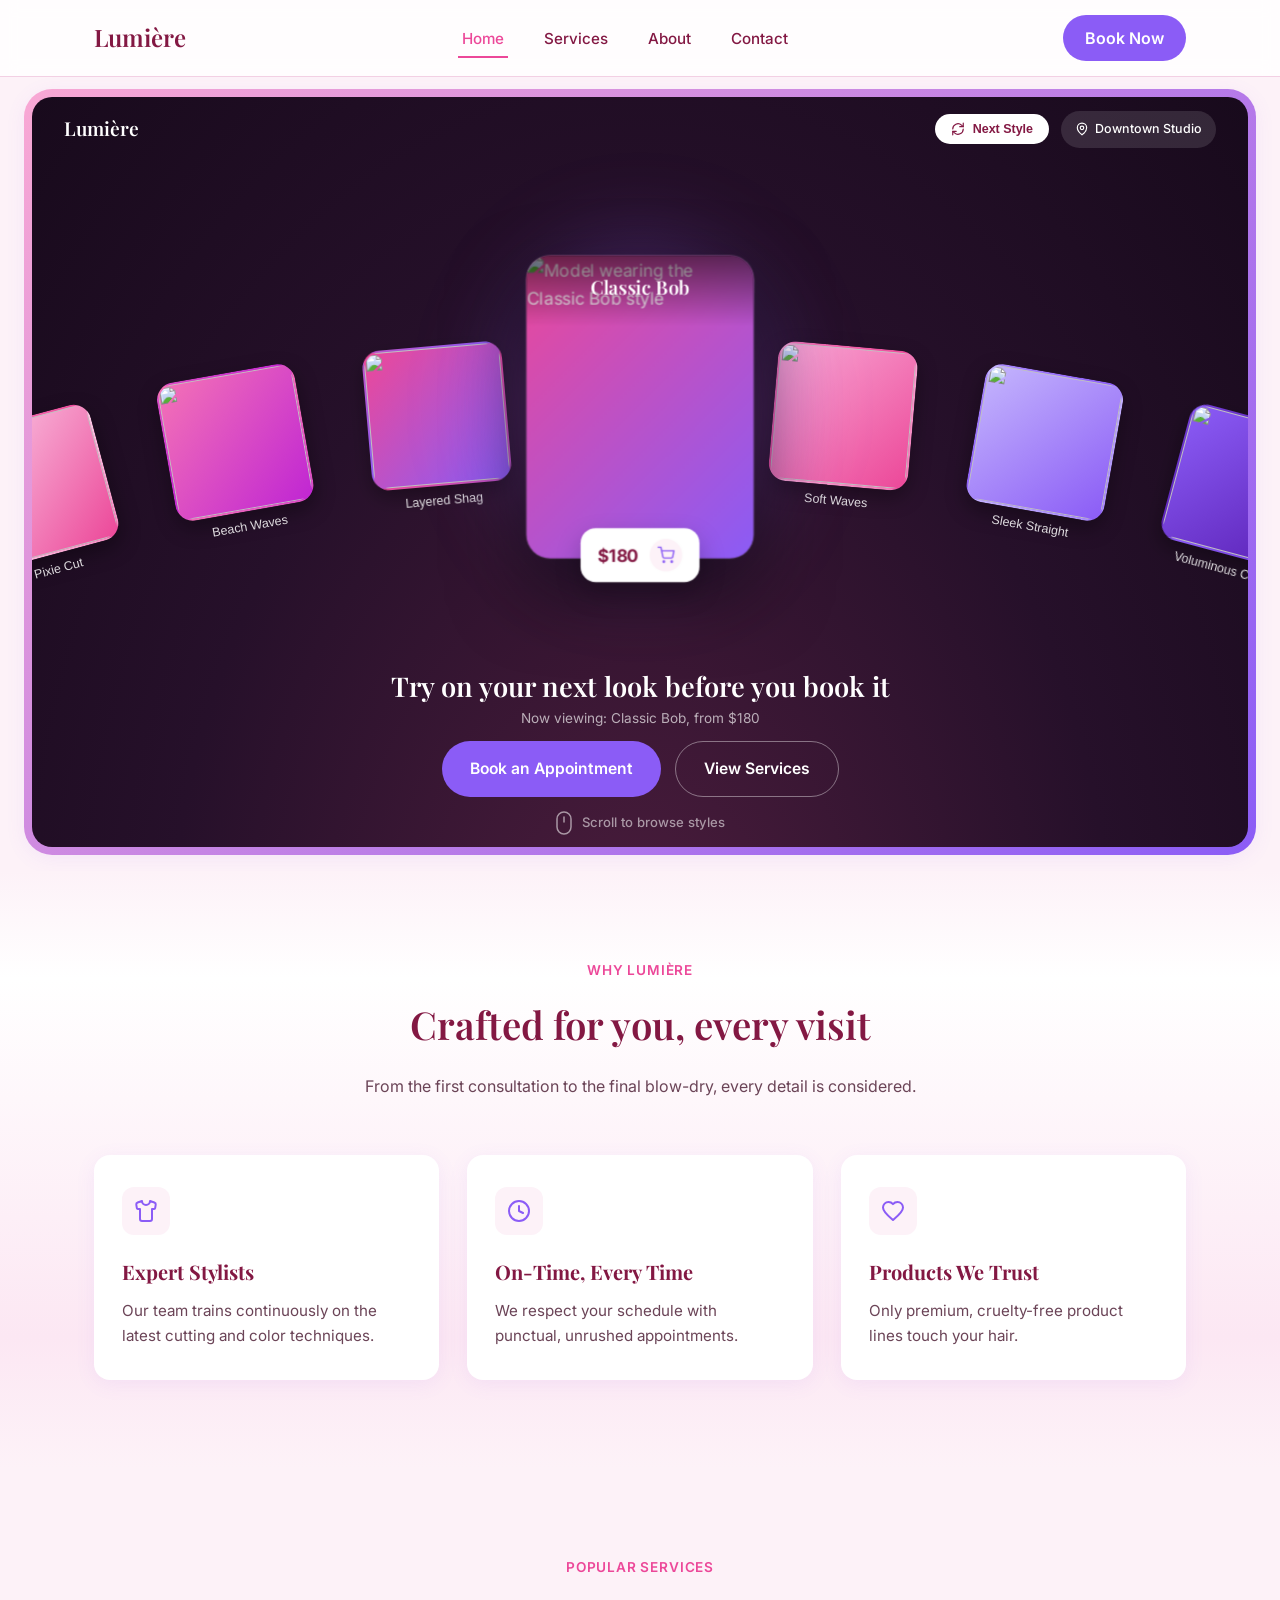
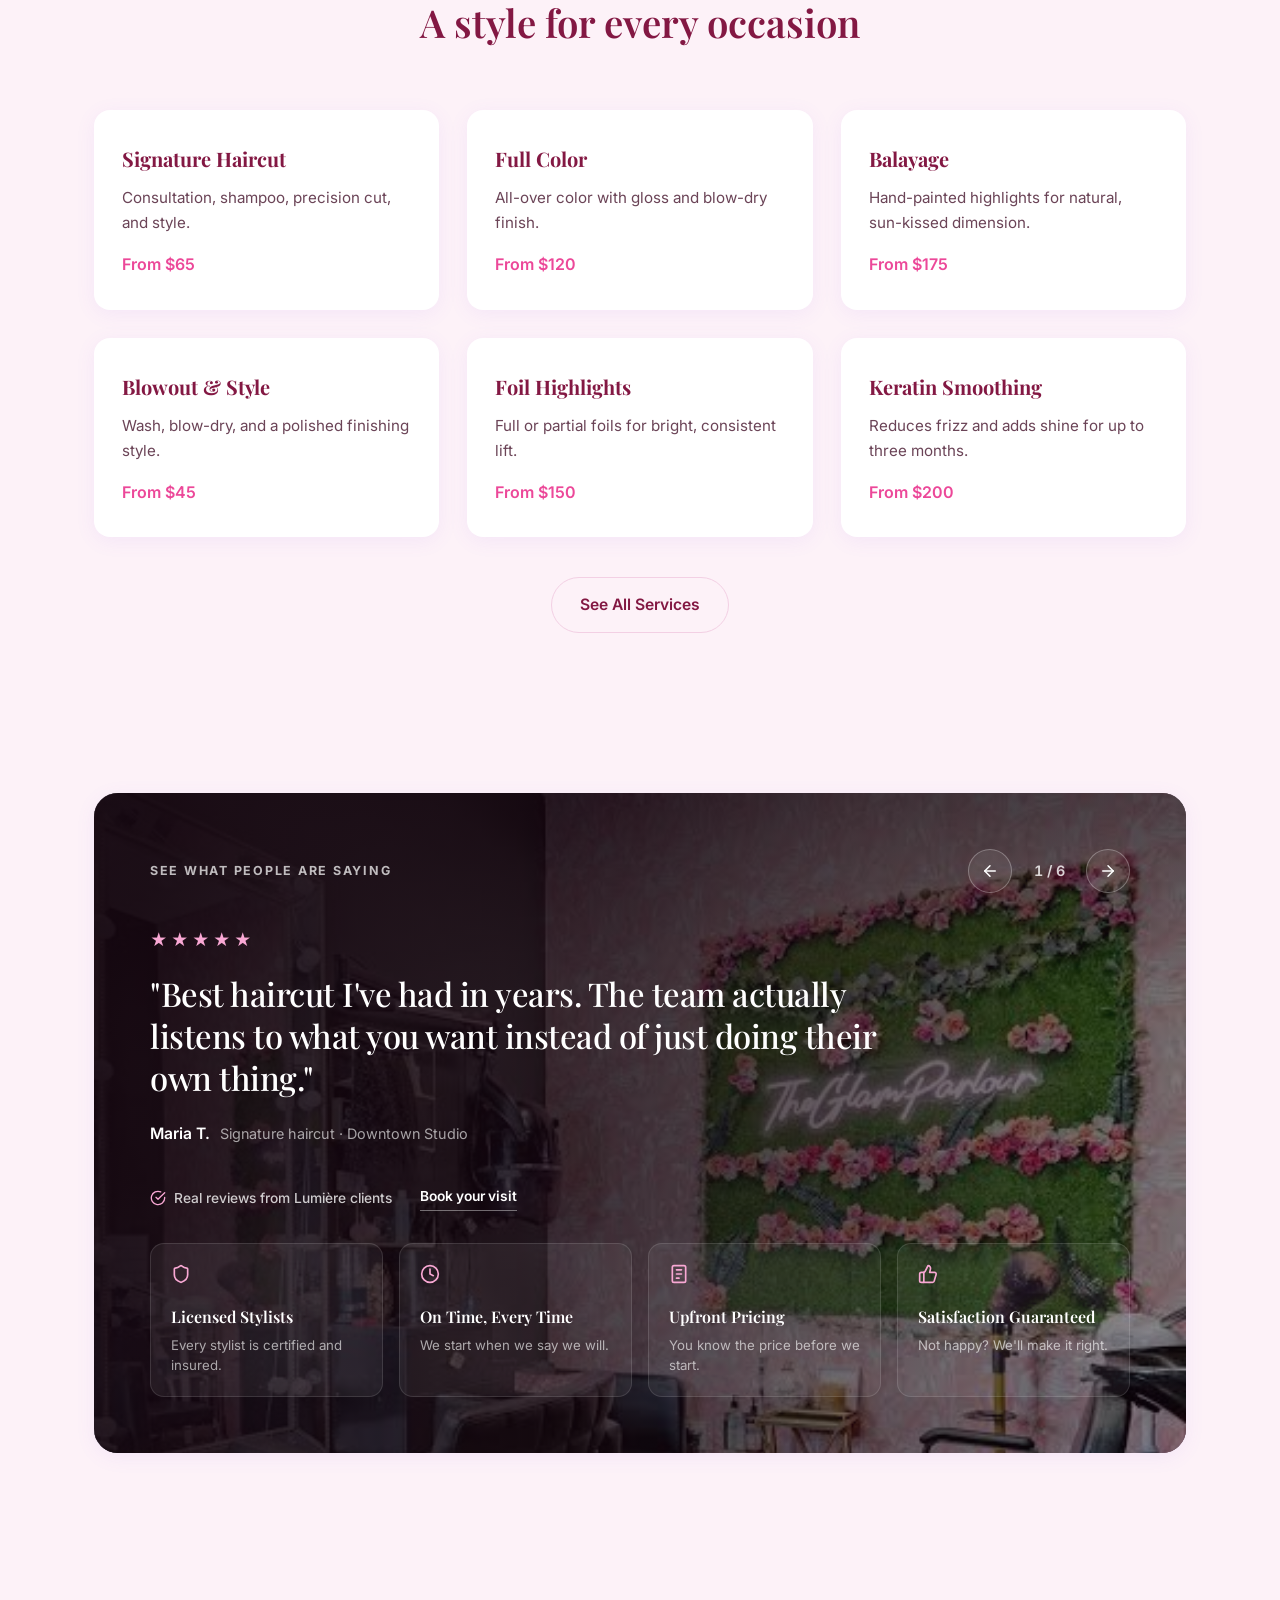
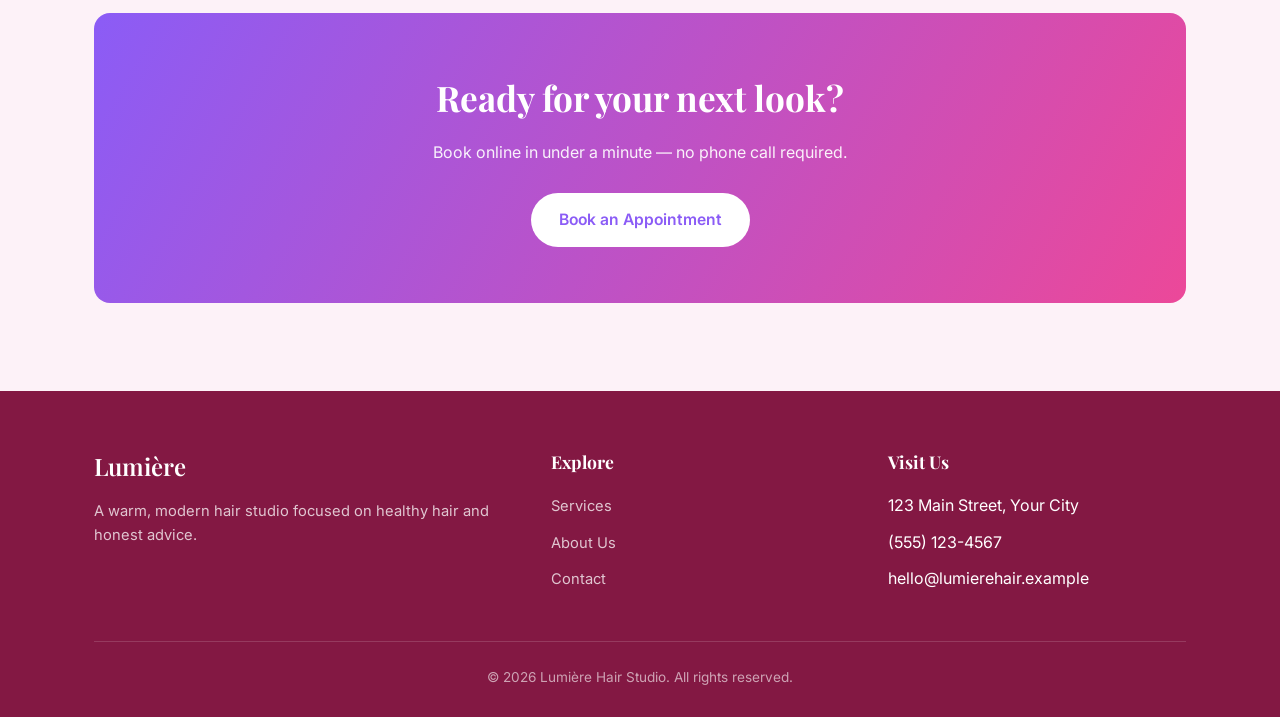
==== commit 0e94bead: "Use salon interior photo as review panel background Adds images/salon-interior.jpg behind the review" ====
--- a/index.html
+++ b/index.html
@@ -190,6 +190,9 @@
     <section class="section rev-section" id="reviews">
       <div class="container">
         <div class="rev">
+          <div class="rev__bg">
+            <img src="images/salon-interior.jpg" alt="" aria-hidden="true" loading="lazy">
+          </div>
           <div class="rev__content">
 
             <div class="rev__top">
--- a/css/style.css
+++ b/css/style.css
@@ -533,12 +533,31 @@
   position: relative;
   border-radius: 24px;
   overflow: hidden;
-  /* Swap this for a real salon photo + dark scrim when photography lands. */
+  background: #1d0a1f;
+  box-shadow: var(--shadow-soft);
+}
+
+.rev__bg {
+  position: absolute;
+  inset: 0;
+}
+
+.rev__bg img {
+  width: 100%;
+  height: 100%;
+  object-fit: cover;
+  object-position: center 35%;
+}
+
+/* Angled scrim: heavy on the left where the copy sits, easing off to the
+   right so the salon photo stays visible. */
+.rev__bg::after {
+  content: "";
+  position: absolute;
+  inset: 0;
   background:
-    radial-gradient(ellipse at 85% 20%, rgba(139, 92, 246, 0.35) 0%, transparent 55%),
-    radial-gradient(ellipse at 15% 90%, rgba(236, 72, 153, 0.28) 0%, transparent 55%),
-    linear-gradient(120deg, #2a0f24 0%, #1d0a1f 55%, #14060f 100%);
-  box-shadow: var(--shadow-soft);
+    linear-gradient(105deg, rgba(20, 6, 15, 0.94) 6%, rgba(20, 6, 15, 0.78) 45%, rgba(20, 6, 15, 0.42) 100%),
+    linear-gradient(180deg, rgba(20, 6, 15, 0.35) 0%, transparent 30%);
 }
 
 .rev__content {
